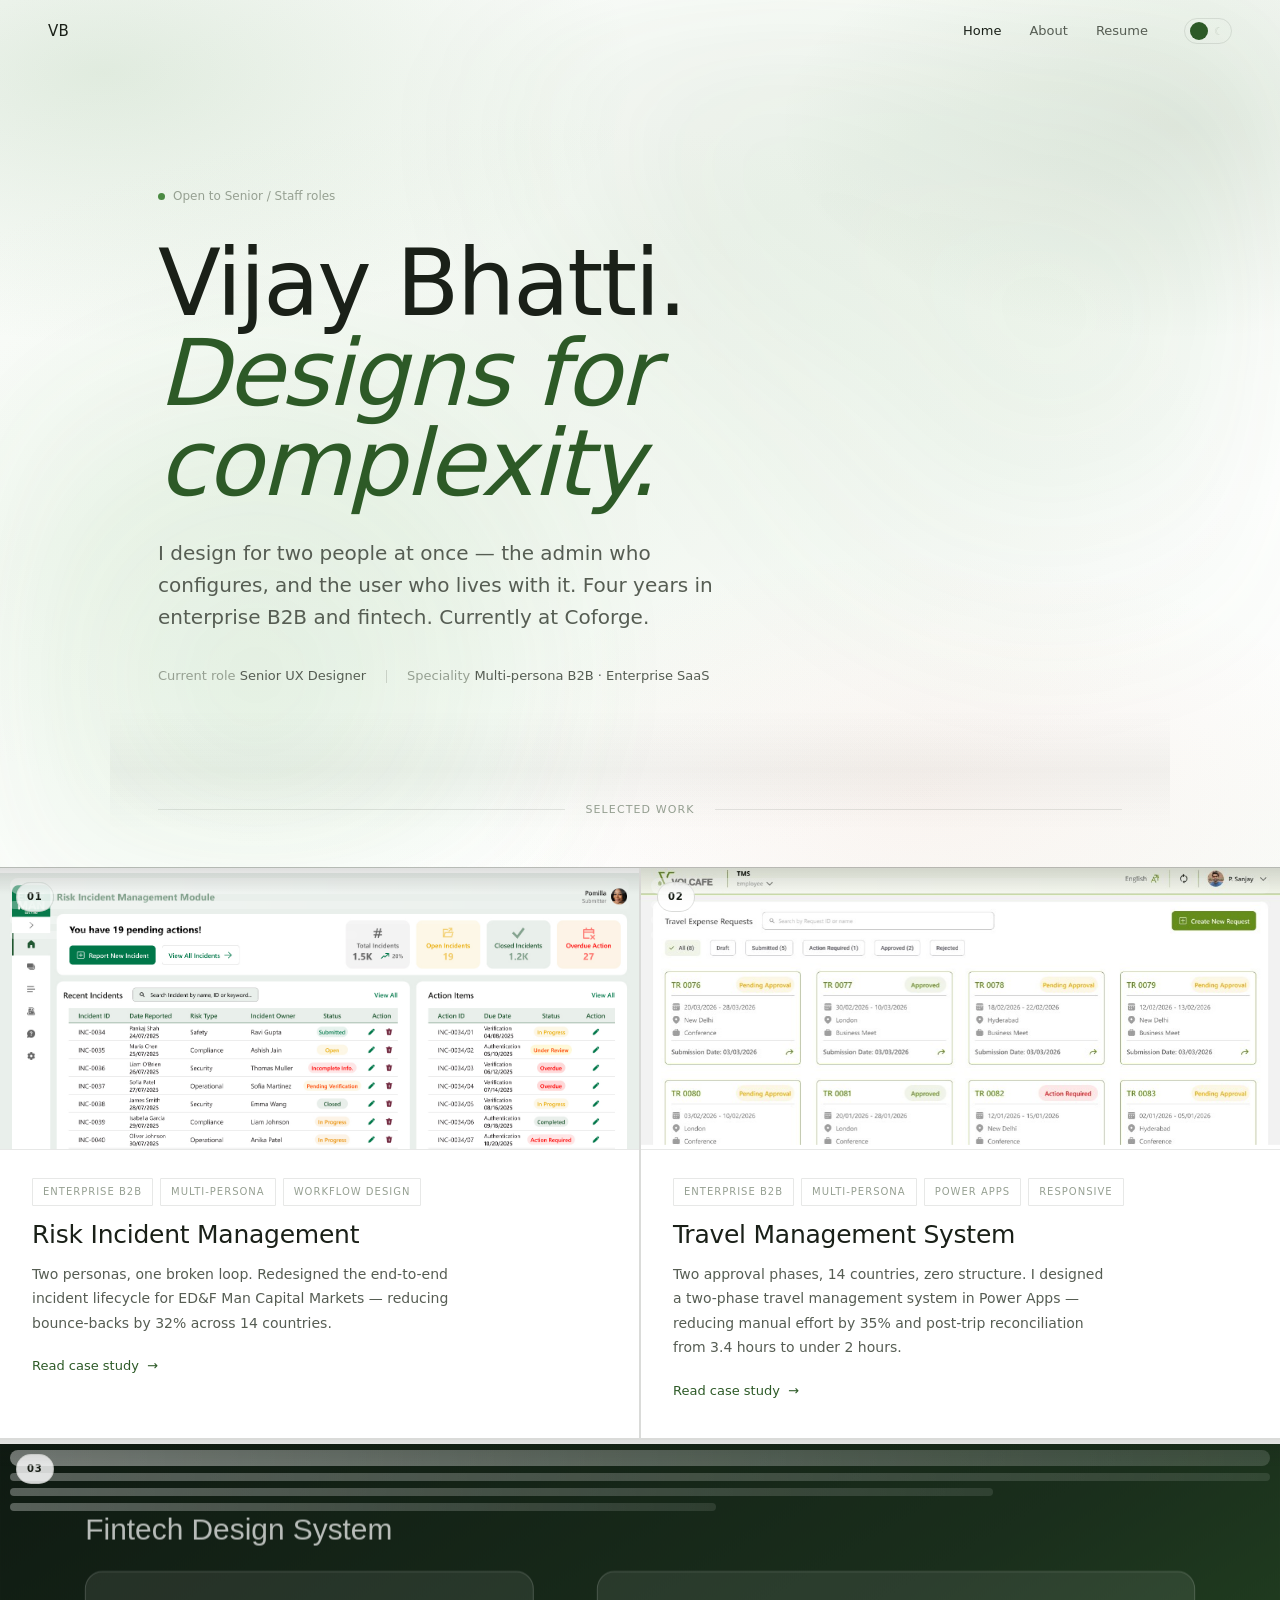
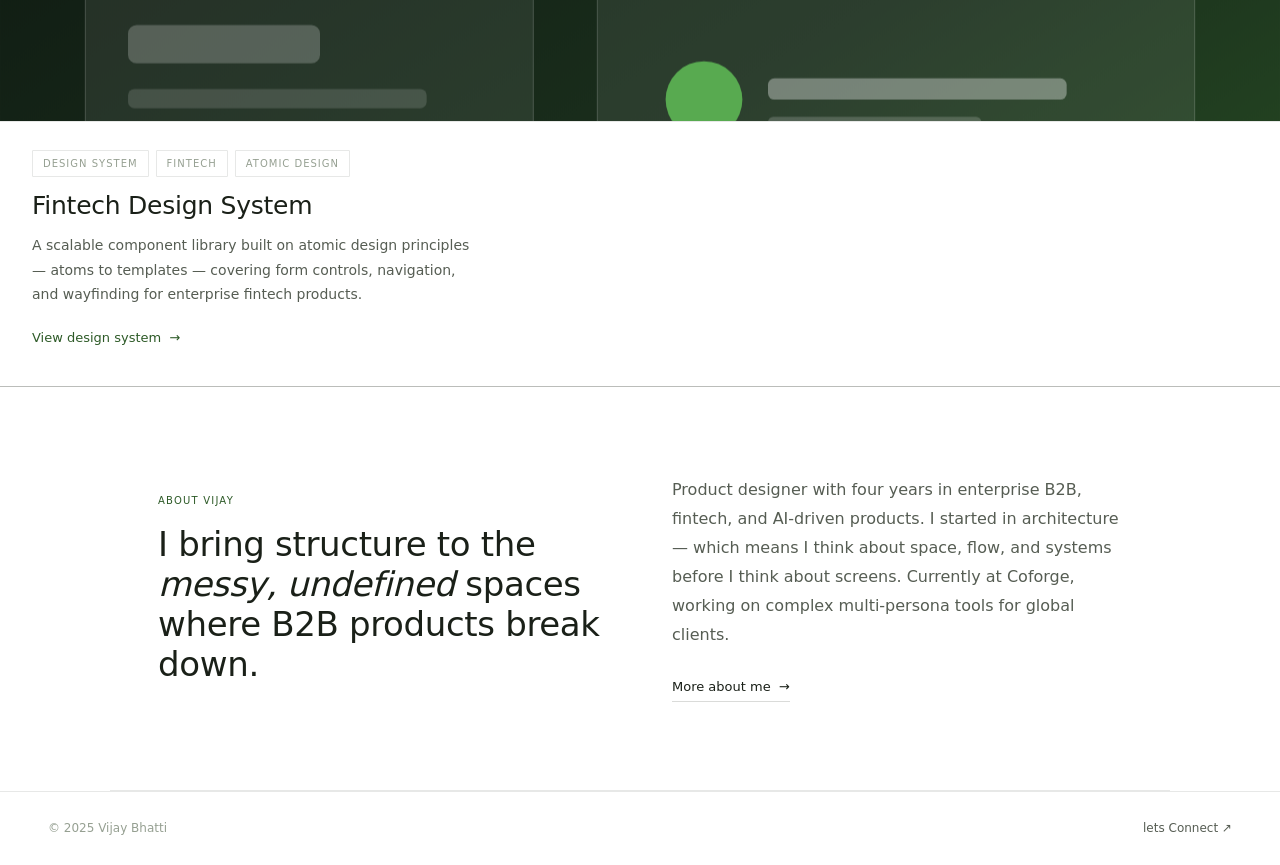
==== index.html @ 9096d584 "Make the Fintech Design System card full-width and easier to spot. Span the third work card across t" ====
<!DOCTYPE html>
<html lang="en">
<head>
<meta charset="UTF-8">
<meta name="viewport" content="width=device-width, initial-scale=1.0">
<title>Vijay Bhatti — Product Designer</title>
<style>
*,*::before,*::after{box-sizing:border-box;margin:0;padding:0}
:root{
  --bg:#FFFFFF;--bg-alt:#EEEAE2;--bg-dark:#151C13;
  --ink:#1A2018;--ink2:#565D53;--ink3:#96A092;
  --g:#2D5A27;--gl:#4A8A42;--gx:#E6F0E4;
  --w:#C4592A;--border:rgba(26,32,24,.10);--bm:rgba(26,32,24,.16);
  --serif:'Segoe UI',system-ui,sans-serif;
  --sans:'Segoe UI',system-ui,sans-serif;
  --wide:1060px;
}
html{scroll-behavior:smooth;min-height:100%}
body{position:relative;min-height:100vh;background:var(--bg);color:var(--ink);font-family:var(--sans);font-weight:300;font-size:17px;line-height:1.75;-webkit-font-smoothing:antialiased}
body::before,body::after{content:"";position:fixed;inset:0;pointer-events:none}
body::before{z-index:-2;background:radial-gradient(ellipse 72% 52% at 8% 8%,rgba(74,138,66,.16) 0%,transparent 58%),radial-gradient(ellipse 58% 44% at 92% 14%,rgba(45,90,39,.1) 0%,transparent 54%),radial-gradient(ellipse 64% 48% at 72% 88%,rgba(196,89,42,.06) 0%,transparent 56%),radial-gradient(ellipse 80% 60% at 40% 55%,rgba(230,240,228,.55) 0%,transparent 70%),linear-gradient(155deg,#fff 0%,#f6faf5 38%,#fff 72%,#f9fbf8 100%)}
body::after{z-index:-1;opacity:.78;filter:blur(52px);background:radial-gradient(circle at 20% 75%,rgba(88,170,80,.15) 0%,transparent 32%),radial-gradient(circle at 82% 35%,rgba(74,138,66,.11) 0%,transparent 36%),radial-gradient(circle at 55% 15%,rgba(45,90,39,.08) 0%,transparent 30%)}
[data-theme="dark"] body::before{background:radial-gradient(ellipse 70% 50% at 12% 12%,rgba(88,170,80,.26) 0%,transparent 58%),radial-gradient(ellipse 60% 42% at 88% 18%,rgba(45,90,39,.32) 0%,transparent 54%),radial-gradient(ellipse 55% 40% at 65% 92%,rgba(112,194,102,.15) 0%,transparent 56%),linear-gradient(165deg,#080d08 0%,#0D1410 45%,#0a100c 100%)}
[data-theme="dark"] body::after{opacity:.92;background:radial-gradient(circle at 18% 72%,rgba(88,170,80,.18) 0%,transparent 34%),radial-gradient(circle at 82% 48%,rgba(70,130,62,.14) 0%,transparent 38%),radial-gradient(circle at 48% 8%,rgba(112,194,102,.1) 0%,transparent 28%)}
#prog{position:fixed;top:0;left:0;right:0;z-index:200;height:2px;width:0;background:var(--g);transition:width .08s linear}
nav{position:fixed;top:0;left:0;right:0;z-index:100;display:flex;align-items:center;justify-content:space-between;padding:18px 48px;border-bottom:1px solid transparent;transition:background .3s,border-color .3s}
nav.sc{background:rgba(255,255,255,.82);backdrop-filter:blur(16px);border-color:var(--border)}
.nlogo{font-family:var(--serif);font-size:15px;color:var(--ink);text-decoration:none;letter-spacing:.02em}
.nr{display:flex;align-items:center;gap:28px}
.nl{font-size:13px;color:var(--ink2);text-decoration:none;transition:color .2s;font-weight:300}
.nl:hover{color:var(--ink)}
.nl.active{color:var(--ink);font-weight:500}
p{font-size:16px;line-height:1.82;color:var(--ink2);margin-bottom:16px}
p strong{color:var(--ink);font-weight:500}
p:last-child{margin-bottom:0}
footer{border-top:1px solid var(--border);padding:26px 48px;display:flex;justify-content:space-between;align-items:center}
.fc{font-size:12px;color:var(--ink3)}
.flinks{display:flex;gap:24px}
.fa{font-size:12px;color:var(--ink2);text-decoration:none;transition:color .2s}
.fa:hover{color:var(--ink)}
@keyframes fu{from{opacity:0;transform:translateY(14px)}to{opacity:1;transform:none}}
@media(max-width:720px){nav{padding:16px 20px}footer{padding:24px 20px;flex-direction:column;gap:12px;align-items:flex-start}}

/* ─── DARK MODE VARIABLES ─── */
[data-theme="dark"] {
  --bg:     #0D1410;
  --bg-alt: #131A11;
  --bg-dark:#070C07;
  --ink:    #D8E8D2;
  --ink2:   #7A9E74;
  --ink3:   #3E5C3A;
  --g:      #58AA50;
  --gl:     #70C266;
  --gx:     rgba(88,170,80,.13);
  --w:      #D87860;
  --border: rgba(188,228,180,.08);
  --bm:     rgba(188,228,180,.14);
}
[data-theme="dark"] body {
  color-scheme: dark;
}
/* Nav scrolled state in dark */
[data-theme="dark"] nav.sc {
  background: rgba(13,20,16,.93);
}
/* Cards / surface overrides */
[data-theme="dark"] .resume-card,
[data-theme="dark"] .wc,
[data-theme="dark"] .wc-body {
  background: var(--bg-alt);
}
[data-theme="dark"] .r-summary {
  background: rgba(88,170,80,.08);
}
/* White backgrounds that need overriding */
[data-theme="dark"] .r-body,
[data-theme="dark"] .mc,
[data-theme="dark"] .strat-card,
[data-theme="dark"] .sc2,
[data-theme="dark"] .pc,
[data-theme="dark"] .method,
[data-theme="dark"] .finding,
[data-theme="dark"] .tool-group,
[data-theme="dark"] .tg,
[data-theme="dark"] .ds-block,
[data-theme="dark"] .desk-card,
[data-theme="dark"] .metric,
[data-theme="dark"] .cert-item,
[data-theme="dark"] .beyond-card,
[data-theme="dark"] .tg,
[data-theme="dark"] .dec-kept,
[data-theme="dark"] .skill-tag,
[data-theme="dark"] .tg-t,
[data-theme="dark"] .screen-card,
[data-theme="dark"] .ta-step {
  background: var(--bg-alt);
}
[data-theme="dark"] .pc.a { background: rgba(88,170,80,.08); }
[data-theme="dark"] .p-card.admin,
[data-theme="dark"] .p-card.a { background: rgba(88,170,80,.08); }
[data-theme="dark"] .finding.w { background: rgba(196,89,42,.06); }
[data-theme="dark"] .arch-note { background: rgba(188,228,180,.05); }
[data-theme="dark"] .wf-card,
[data-theme="dark"] .wf { background: #111811; }
[data-theme="dark"] .wf-bar { background: #0D1510; }
[data-theme="dark"] .wf-field-input,
[data-theme="dark"] .wf-textarea { background: #0A1208; border-color: rgba(188,228,180,.18); }
[data-theme="dark"] .wf-stat,
[data-theme="dark"] .wf-notification { background: rgba(188,228,180,.05); border-color: rgba(188,228,180,.1); }
[data-theme="dark"] .wf-table { border-color: rgba(188,228,180,.1); }
[data-theme="dark"] .wf-thead,
[data-theme="dark"] .wf-sidebar-comments { background: rgba(88,170,80,.08); }
[data-theme="dark"] .wf-trow { border-color: rgba(188,228,180,.05); }
[data-theme="dark"] .wf-sub-steps { background: transparent; }
/* Dark section overrides — keep dark areas dark in dark mode */
[data-theme="dark"] .retro,
[data-theme="dark"] .beliefs-wrap,
[data-theme="dark"] .jm-wrap,
[data-theme="dark"] .r-header {
  background: var(--bg-dark);
}
/* Screen labels */
[data-theme="dark"] .desk-cap,
[data-theme="dark"] .mob-cap,
[data-theme="dark"] .screen-card-cap,
[data-theme="dark"] .ia-wrap,
[data-theme="dark"] .lofi-section,
[data-theme="dark"] .ds-wrap,
[data-theme="dark"] .about-strip {
  background: var(--bg-alt);
  border-color: var(--border);
}
/* Inputs on resume */
[data-theme="dark"] .resume-card { background: #0D1410; border-color: var(--bm); }
[data-theme="dark"] .cert-grid .cert-item { border-color: var(--border); }
/* Image full bleed sections */
[data-theme="dark"] .fb,
[data-theme="dark"] .image-full,
[data-theme="dark"] .cs-image-full { background: var(--bg-alt); }
/* Work cards on index */
[data-theme="dark"] .work-card,
[data-theme="dark"] .wc { background: var(--bg); }
[data-theme="dark"] .wc-ph { background: var(--bg-alt); }
[data-theme="dark"] .wc:hover { background: var(--bg-alt); }
/* Theme toggle button */
.theme-toggle {
  background: none;
  border: 1px solid var(--border);
  border-radius: 50px;
  cursor: pointer;
  display: flex;
  align-items: center;
  gap: 0;
  padding: 5px 10px;
  transition: border-color .2s, background .2s;
  margin-left: 4px;
  position: relative;
  width: 52px;
  height: 28px;
  flex-shrink: 0;
  overflow: hidden;
}
.theme-toggle:hover { border-color: var(--bm); background: var(--gx); }
.theme-toggle-track {
  position: absolute;
  inset: 0;
  display: flex;
  align-items: center;
  justify-content: space-between;
  padding: 0 7px;
}
.theme-toggle-thumb {
  position: absolute;
  width: 18px;
  height: 18px;
  border-radius: 50%;
  background: var(--g);
  top: 50%;
  transform: translateY(-50%);
  left: 5px;
  transition: left .25s cubic-bezier(.4,0,.2,1), background .2s;
}
[data-theme="dark"] .theme-toggle-thumb {
  left: 27px;
  background: var(--g);
}
.tt-sun, .tt-moon {
  font-size: 12px;
  line-height: 1;
  transition: opacity .2s;
}
.tt-sun  { opacity: 1; color: var(--ink3); }
.tt-moon { opacity: .4; color: var(--ink3); }
[data-theme="dark"] .tt-sun  { opacity: .4; }
[data-theme="dark"] .tt-moon { opacity: 1; }

/* ─── PHYSICS CURSOR BALL ─── */
#cursor-ball {
  position: fixed;
  top: 0; left: 0;
  width: 14px; height: 14px;
  border-radius: 50%;
  background: var(--g);
  opacity: .65;
  pointer-events: none;
  z-index: 9999;
  will-change: transform;
  box-shadow: 0 0 0 3px var(--gx);
  transition: opacity .3s, width .2s, height .2s, box-shadow .2s;
  display: none;
}
#cursor-ball.active { display: block; }
#cursor-ball.hovering {
  width: 28px; height: 28px;
  opacity: .25;
  box-shadow: 0 0 0 6px var(--gx);
}
@media (pointer: coarse) { #cursor-ball { display: none !important; } }

/* ─── DARK THEME VARIABLES ─── */
[data-theme="dark"]{
  --bg:#0D1410;--bg-alt:#131A11;--bg-dark:#070C07;
  --ink:#D8E8D2;--ink2:#7A9E74;--ink3:#3E5C3A;
  --g:#58AA50;--gl:#70C266;--gx:rgba(88,170,80,.13);
  --w:#D87860;--border:rgba(188,228,180,.08);--bm:rgba(188,228,180,.14);
}
[data-theme="dark"] body{color-scheme:dark}
[data-theme="dark"] nav.sc{background:rgba(13,20,16,.94)}
[data-theme="dark"] .mc,[data-theme="dark"] .sc2,[data-theme="dark"] .pc,
[data-theme="dark"] .pc.b,[data-theme="dark"] .method,[data-theme="dark"] .finding,
[data-theme="dark"] .tg,[data-theme="dark"] .ds-block,[data-theme="dark"] .desk-card,
[data-theme="dark"] .metric,[data-theme="dark"] .cert-item,[data-theme="dark"] .beyond-card,
[data-theme="dark"] .dec-kept,[data-theme="dark"] .skill-tag,[data-theme="dark"] .tg-t,
[data-theme="dark"] .screen-card,[data-theme="dark"] .ta-step,
[data-theme="dark"] .tool-group,[data-theme="dark"] .strat-card,
[data-theme="dark"] .cert-list .cert-item,[data-theme="dark"] .exp-item,
[data-theme="dark"] .arch-note,[data-theme="dark"] .killed-item{background:var(--bg-alt)}
[data-theme="dark"] .pc.a,[data-theme="dark"] .p-card.admin,
[data-theme="dark"] .p-card.a{background:rgba(88,170,80,.08)}
[data-theme="dark"] .finding.w,[data-theme="dark"] .finding.warn{background:rgba(196,89,42,.06)}
[data-theme="dark"] .work-card,[data-theme="dark"] .wc{background:var(--bg)}
[data-theme="dark"] .wc:hover,[data-theme="dark"] .wc-ph{background:var(--bg-alt)}
[data-theme="dark"] .wc-body{background:transparent}
[data-theme="dark"] .retro,[data-theme="dark"] .beliefs-wrap,
[data-theme="dark"] .jm-wrap,[data-theme="dark"] .r-header{background:var(--bg-dark)}
[data-theme="dark"] .ia-wrap,[data-theme="dark"] .lofi-section,
[data-theme="dark"] .ds-wrap,[data-theme="dark"] .about-strip,
[data-theme="dark"] .tf-wrap{background:var(--bg-alt)}
[data-theme="dark"] .desk-cap,[data-theme="dark"] .mob-cap,
[data-theme="dark"] .screen-card-cap{background:var(--bg-alt);border-color:var(--border)}
[data-theme="dark"] .resume-card{background:#0D1410;border-color:var(--bm)}
[data-theme="dark"] .r-summary{background:rgba(88,170,80,.08)}
[data-theme="dark"] .wf,[data-theme="dark"] .wc-card{background:#111811}
[data-theme="dark"] .wf-bar{background:#0D1510}
[data-theme="dark"] .wf-thead,[data-theme="dark"] .wf-sidebar-comments{background:rgba(88,170,80,.08)}
/* theme toggle */
.theme-toggle{
  background:none;border:1px solid var(--border);border-radius:50px;
  cursor:pointer;padding:0;margin-left:8px;
  position:relative;width:48px;height:26px;flex-shrink:0;
  transition:border-color .2s,background .2s;overflow:hidden;
}
.theme-toggle:hover{border-color:var(--bm);background:var(--gx)}
.tt-track{
  position:absolute;inset:0;display:flex;
  align-items:center;justify-content:space-between;padding:0 6px;
}
.tt-sun,.tt-moon{font-size:11px;line-height:1;transition:opacity .2s;user-select:none}
.tt-sun{color:#C4960A;opacity:1}
.tt-moon{color:var(--ink3);opacity:.35}
[data-theme="dark"] .tt-sun{opacity:.35}
[data-theme="dark"] .tt-moon{opacity:1;color:#9AC0E0}
.tt-thumb{
  position:absolute;width:18px;height:18px;border-radius:50%;
  background:var(--g);top:50%;transform:translateY(-50%);
  left:4px;transition:left .25s cubic-bezier(.4,0,.2,1),background .2s;
}
[data-theme="dark"] .tt-thumb{left:26px}
/* cursor ball */
#vb-ball{
  position:fixed;top:0;left:0;width:13px;height:13px;border-radius:50%;
  background:var(--g);opacity:.6;pointer-events:none;z-index:9999;
  will-change:transform;box-shadow:0 0 0 3px var(--gx);
  transition:opacity .4s,width .18s,height .18s,box-shadow .18s;
  display:none;
}
#vb-ball.on{display:block}
#vb-ball.big{width:26px;height:26px;opacity:.22;box-shadow:0 0 0 7px var(--gx)}
@media(pointer:coarse){#vb-ball{display:none!important}}
</style>
<style>
.hero{padding:180px 48px 112px;max-width:var(--wide);margin:0 auto;position:relative;z-index:2}
.h-avail{display:inline-flex;align-items:center;gap:8px;font-size:12px;color:var(--ink3);margin-bottom:32px}
.h-dot{width:7px;height:7px;border-radius:50%;background:var(--gl)}
.h-name{font-family:var(--serif);font-size:clamp(44px,7.5vw,92px);font-weight:400;line-height:.98;letter-spacing:-.025em;color:var(--ink);margin-bottom:0}
.h-name em{font-style:italic;color:var(--g)}
.h-tagline{font-size:clamp(16px,1.8vw,20px);font-weight:300;color:var(--ink2);line-height:1.6;margin-top:28px;max-width:580px}
.h-sig{display:flex;align-items:center;gap:20px;margin-top:32px;flex-wrap:wrap}
.h-si{font-size:13px;color:var(--ink3)}
.h-si span{color:var(--ink2)}
.h-sep{width:1px;height:13px;background:var(--bm)}
.div-label{display:flex;align-items:center;gap:20px;padding:0 48px;max-width:var(--wide);margin:0 auto 48px}
.dl-line{flex:1;height:1px;background:var(--border)}
.dl-text{font-size:11px;font-weight:500;letter-spacing:.1em;text-transform:uppercase;color:var(--ink3)}
.work-grid{display:grid;grid-template-columns:1fr 1fr;gap:2px;background:var(--bm);border-top:1px solid var(--bm);border-bottom:1px solid var(--bm);perspective:1200px;position:relative;z-index:3}.work-grid .wc:nth-child(3){grid-column:1/-1}.work-grid .wc{opacity:1;visibility:visible}
.wc{background:var(--bg);text-decoration:none;display:flex;flex-direction:column;overflow:hidden;transition:background .2s,transform .35s ease,box-shadow .35s ease;transform-style:preserve-3d;position:relative}
.wc::after{content:"";position:absolute;inset:0;background:radial-gradient(120% 80% at 10% 0%,rgba(88,170,80,.12),transparent 55%);opacity:0;transition:opacity .35s ease;pointer-events:none}
.wc:hover{background:var(--bg-alt);transform:translateY(-8px) rotateX(2deg) rotateY(-1.5deg);box-shadow:0 20px 42px rgba(26,32,24,.12)}
.wc:hover::after{opacity:1}
.wc-thumb{overflow:hidden;border-bottom:1px solid var(--border);height:clamp(200px,22vw,310px);position:relative}
.wc-thumb img{width:100%;height:100%;object-fit:cover;object-position:top;transition:transform .9s ease,filter .5s ease;display:block;will-change:transform}
.wc:hover .wc-thumb img{transform:scale(1.045)}
.wc-n{font-size:10px;font-weight:600;letter-spacing:.08em;color:var(--ink);position:absolute;top:14px;left:16px;background:rgba(255,255,255,.82);backdrop-filter:blur(8px);padding:5px 10px;border-radius:999px;border:1px solid rgba(26,32,24,.16)}
.wc-body{padding:28px 32px 36px;flex:1}
.wc-tags{display:flex;gap:7px;flex-wrap:wrap;margin-bottom:14px}
.wc-tag{font-size:10px;font-weight:500;letter-spacing:.1em;text-transform:uppercase;color:var(--ink3);padding:4px 10px;border:1px solid var(--border);border-radius:1px}
.wc-title{font-family:var(--serif);font-size:clamp(19px,2.2vw,25px);font-weight:400;line-height:1.2;color:var(--ink);margin-bottom:12px;letter-spacing:-.01em}
.wc-desc{font-size:14px;line-height:1.75;color:var(--ink2);max-width:440px;margin-bottom:0}
.wc-cta{display:flex;align-items:center;gap:8px;margin-top:20px;font-size:13px;font-weight:500;color:var(--g);transition:gap .2s}
.wc:hover .wc-cta{gap:13px}
.wc-live .wc-thumb::before{content:"";position:absolute;inset:-20% -10%;background:linear-gradient(120deg,transparent 38%,rgba(255,255,255,.22) 50%,transparent 62%);transform:translateX(-120%);animation:liveSweep 5.6s linear infinite;pointer-events:none;mix-blend-mode:screen}
.wc-live .wc-thumb::after{content:"";position:absolute;left:0;right:0;top:0;height:26px;background:linear-gradient(180deg,rgba(26,32,24,.14),transparent);pointer-events:none}
@keyframes liveSweep{0%{transform:translateX(-120%)}100%{transform:translateX(120%)}}
.wc-proto-overlay{position:absolute;inset:10px 10px auto 10px;display:flex;flex-direction:column;gap:7px;pointer-events:none;mix-blend-mode:screen}
.wc-proto-top{height:16px;border-radius:999px;background:linear-gradient(90deg,rgba(255,255,255,.42),rgba(255,255,255,.15));animation:protoPulse 2.6s ease-in-out infinite}
.wc-proto-row{height:8px;border-radius:999px;background:linear-gradient(90deg,rgba(255,255,255,.3),rgba(255,255,255,.1));transform-origin:left center;animation:protoScan 3.3s ease-in-out infinite}
.wc-proto-row.r2{width:78%;animation-delay:.22s}
.wc-proto-row.r3{width:56%;animation-delay:.45s}
@keyframes protoPulse{0%,100%{opacity:.72}50%{opacity:.34}}
@keyframes protoScan{0%,100%{transform:scaleX(.94);opacity:.4}50%{transform:scaleX(1);opacity:.82}}
.selected-work-hook{position:relative}
.selected-work-hook::before{content:"";position:absolute;left:0;right:0;top:-90px;height:120px;background:linear-gradient(180deg,transparent,rgba(26,32,24,.04),transparent);pointer-events:none}
.wc-ph{background:var(--bg-alt);cursor:default}
.about-strip{max-width:var(--wide);margin:0 auto;padding:88px 48px;display:grid;grid-template-columns:1fr 1fr;gap:64px;align-items:center;border-bottom:1px solid var(--border)}
.as-ey{font-size:10px;font-weight:500;letter-spacing:.12em;text-transform:uppercase;color:var(--g);margin-bottom:14px}
.as-h{font-family:var(--serif);font-size:clamp(24px,3vw,34px);font-weight:400;line-height:1.18;letter-spacing:-.01em;color:var(--ink)}
.as-h em{font-style:italic}
.as-p{font-size:16px;line-height:1.82;color:var(--ink2);margin-bottom:22px}
.as-link{display:inline-flex;align-items:center;gap:8px;font-size:13px;font-weight:500;color:var(--ink);text-decoration:none;border-bottom:1px solid var(--bm);padding-bottom:2px;transition:border-color .2s,gap .2s}
.as-link:hover{border-color:var(--ink);gap:12px}
[data-theme="dark"] .wc::after{background:radial-gradient(120% 80% at 10% 0%,rgba(112,194,102,.13),transparent 55%)}
@media(max-width:720px){
  .hero{padding:140px 20px 80px}
  .div-label{padding:0 20px}
  .work-grid{grid-template-columns:1fr}
  .about-strip{padding:56px 20px;grid-template-columns:1fr;gap:32px}
}
</style>
</head>
<body>
<div id="prog"></div>

<nav id="nav">
  <a href="index.html" class="nlogo">VB</a>
  <div class="nr">
    <a href="index.html" class="nl active">Home</a>
    <a href="about.html" class="nl">About</a>
    <a href="resume.html" class="nl">Resume</a>
  <button class="theme-toggle" id="theme-toggle" aria-label="Toggle dark mode" onclick="toggleTheme()">
    <div class="theme-toggle-track">
      <span class="tt-sun">☀</span>
      <span class="tt-moon">☾</span>
    </div>
    <div class="theme-toggle-thumb"></div>
  </button>
  </div>
</nav>

<section class="hero" id="hero-loop">
  <div class="h-avail"><div class="h-dot"></div>Open to Senior / Staff roles</div>
  <h1 class="h-name">Vijay Bhatti.<br><em>Designs for complexity.</em></h1>
  <p class="h-tagline">I design for two people at once — the admin who configures, and the user who lives with it. Four years in enterprise B2B and fintech. Currently at Coforge.</p>
  <div class="h-sig">
    <div class="h-si">Current role <span>Senior UX Designer</span></div>
    <div class="h-sep"></div>
    <div class="h-si">Speciality <span>Multi-persona B2B · Enterprise SaaS</span></div>
  </div>
</section>

<div class="div-label selected-work-hook" id="selected-work">
  <div class="dl-line"></div><div class="dl-text">Selected work</div><div class="dl-line"></div>
</div>

<div class="work-grid" id="work-grid">
  <a href="edm-case-study-final.html" class="wc wc-live">
    <div class="wc-thumb">
      <img src="[data-uri]" alt="ED&F Man Risk Incident Management">
      <div class="wc-n">01</div>
      <div class="wc-proto-overlay">
        <div class="wc-proto-top"></div>
        <div class="wc-proto-row"></div>
        <div class="wc-proto-row r2"></div>
        <div class="wc-proto-row r3"></div>
      </div>
    </div>
    <div class="wc-body">
      <div class="wc-tags">
        <span class="wc-tag">Enterprise B2B</span>
        <span class="wc-tag">Multi-persona</span>
        <span class="wc-tag">Workflow design</span>
      </div>
      <div class="wc-title">Risk Incident Management</div>
      <p class="wc-desc">Two personas, one broken loop. Redesigned the end-to-end incident lifecycle for ED&F Man Capital Markets — reducing bounce-backs by 32% across 14 countries.</p>
      <div class="wc-cta">Read case study <span>→</span></div>
    </div>
  </a>

  <a href="tms-case-study.html" class="wc wc-live">
    <div class="wc-thumb">
      <img src="[data-uri]" alt="Volcafe Travel Management System">
      <div class="wc-n">02</div>
      <div class="wc-proto-overlay">
        <div class="wc-proto-top"></div>
        <div class="wc-proto-row"></div>
        <div class="wc-proto-row r2"></div>
        <div class="wc-proto-row r3"></div>
      </div>
    </div>
    <div class="wc-body">
      <div class="wc-tags">
        <span class="wc-tag">Enterprise B2B</span>
        <span class="wc-tag">Multi-persona</span>
        <span class="wc-tag">Power Apps</span>
        <span class="wc-tag">Responsive</span>
      </div>
      <div class="wc-title">Travel Management System</div>
      <p class="wc-desc">Two approval phases, 14 countries, zero structure. I designed a two-phase travel management system in Power Apps — reducing manual effort by 35% and post-trip reconciliation from 3.4 hours to under 2 hours.</p>
      <div class="wc-cta">Read case study <span>→</span></div>
    </div>
  </a>
  <a href="fds-design.html" class="wc wc-live" id="project-fds">
    <div class="wc-thumb">
      <img src="[data-uri]" alt="Fintech Design System">
      <div class="wc-n">03</div>
      <div class="wc-proto-overlay">
        <div class="wc-proto-top"></div>
        <div class="wc-proto-row"></div>
        <div class="wc-proto-row r2"></div>
        <div class="wc-proto-row r3"></div>
      </div>
    </div>
    <div class="wc-body">
      <div class="wc-tags">
        <span class="wc-tag">Design System</span>
        <span class="wc-tag">Fintech</span>
        <span class="wc-tag">Atomic Design</span>
      </div>
      <div class="wc-title">Fintech Design System</div>
      <p class="wc-desc">A scalable component library built on atomic design principles — atoms to templates — covering form controls, navigation, and wayfinding for enterprise fintech products.</p>
      <div class="wc-cta">View design system <span>→</span></div>
    </div>
  </a>
</div>

<div class="about-strip">
  <div>
    <div class="as-ey">About Vijay</div>
    <h2 class="as-h">I bring structure to the <em>messy, undefined</em> spaces where B2B products break down.</h2>
  </div>
  <div>
    <p class="as-p">Product designer with four years in enterprise B2B, fintech, and AI-driven products. I started in architecture — which means I think about space, flow, and systems before I think about screens. Currently at Coforge, working on complex multi-persona tools for global clients.</p>
    <a href="about.html" class="as-link">More about me <span>→</span></a>
  </div>
</div>

<footer>
  <span class="fc">© 2025 Vijay Bhatti</span>
  <div class="flinks">
    <a href="mailto:vijaybhatti1992@gmail.com" class="fa">lets Connect ↗</a>
  </div>
</footer>
<script src="https://cdn.jsdelivr.net/npm/gsap@3.12.5/dist/gsap.min.js"></script>
<script>
const p=document.getElementById("prog"),n=document.getElementById("nav");
window.addEventListener("scroll",()=>{
  const s=window.scrollY,t=document.body.scrollHeight-window.innerHeight;
  p.style.width=Math.min(100,s/t*100)+"%";
  n.classList.toggle("sc",s>40);
});
</script>

<div id="vb-ball"></div>
<script>
/* theme */
(function(){var t=sessionStorage.getItem('vbt')||'light';if(t==='dark')document.documentElement.setAttribute('data-theme','dark');})();
function toggleTheme(){var d=document.documentElement.getAttribute('data-theme')==='dark';if(d){document.documentElement.removeAttribute('data-theme');sessionStorage.setItem('vbt','light');}else{document.documentElement.setAttribute('data-theme','dark');sessionStorage.setItem('vbt','dark');}}

/* Updated TMS dashboard thumbnail on home card */
(function(){
  var tmsThumb=document.querySelector('.work-grid .wc:nth-child(2) .wc-thumb img');
  if(tmsThumb){
    tmsThumb.src='assets/images/tms-employee-dashboard.png';
  }
})();

/* Micro movement on wireframe tiles */
(function(){
  if(window.matchMedia('(prefers-reduced-motion: reduce)').matches) return;
  var thumbs=document.querySelectorAll('.wc-live .wc-thumb img');
  thumbs.forEach(function(img,idx){
    var dist=idx%2===0?6:-6;
    var d=5.6 + idx*0.7;
    if(window.gsap){
      gsap.to(img,{
        yPercent:dist,
        duration:d,
        yoyo:true,
        repeat:-1,
        ease:'sine.inOut'
      });
    }
  });
})();
/* physics ball */
(function(){
  if(window.matchMedia('(pointer:coarse)').matches)return;
  var b=document.getElementById('vb-ball');
  if(!b)return;
  b.classList.add('on');
  var bx=-30,by=-30,vx=0,vy=0,mx=-30,my=-30;
  var SP=0.13,DM=0.76,SZ=6.5;
  window.addEventListener('mousemove',function(e){mx=e.clientX;my=e.clientY;});
  document.addEventListener('mouseover',function(e){if(e.target&&e.target.closest&&e.target.closest('a,button,[onclick],.wc,.work-card'))b.classList.add('big');});
  document.addEventListener('mouseout',function(e){if(e.target&&e.target.closest&&e.target.closest('a,button,[onclick],.wc,.work-card'))b.classList.remove('big');});
  window.addEventListener('mouseleave',function(){b.style.opacity='0';});
  window.addEventListener('mouseenter',function(){b.style.opacity='';});
  function tick(){
    var dx=mx-bx,dy=my-by;
    vx=(vx+dx*SP)*DM; vy=(vy+dy*SP)*DM;
    bx+=vx; by+=vy;
    b.style.transform='translate('+(bx-SZ)+'px,'+(by-SZ)+'px)';
    requestAnimationFrame(tick);
  }
  tick();
})();
</script>
</body>
</html>
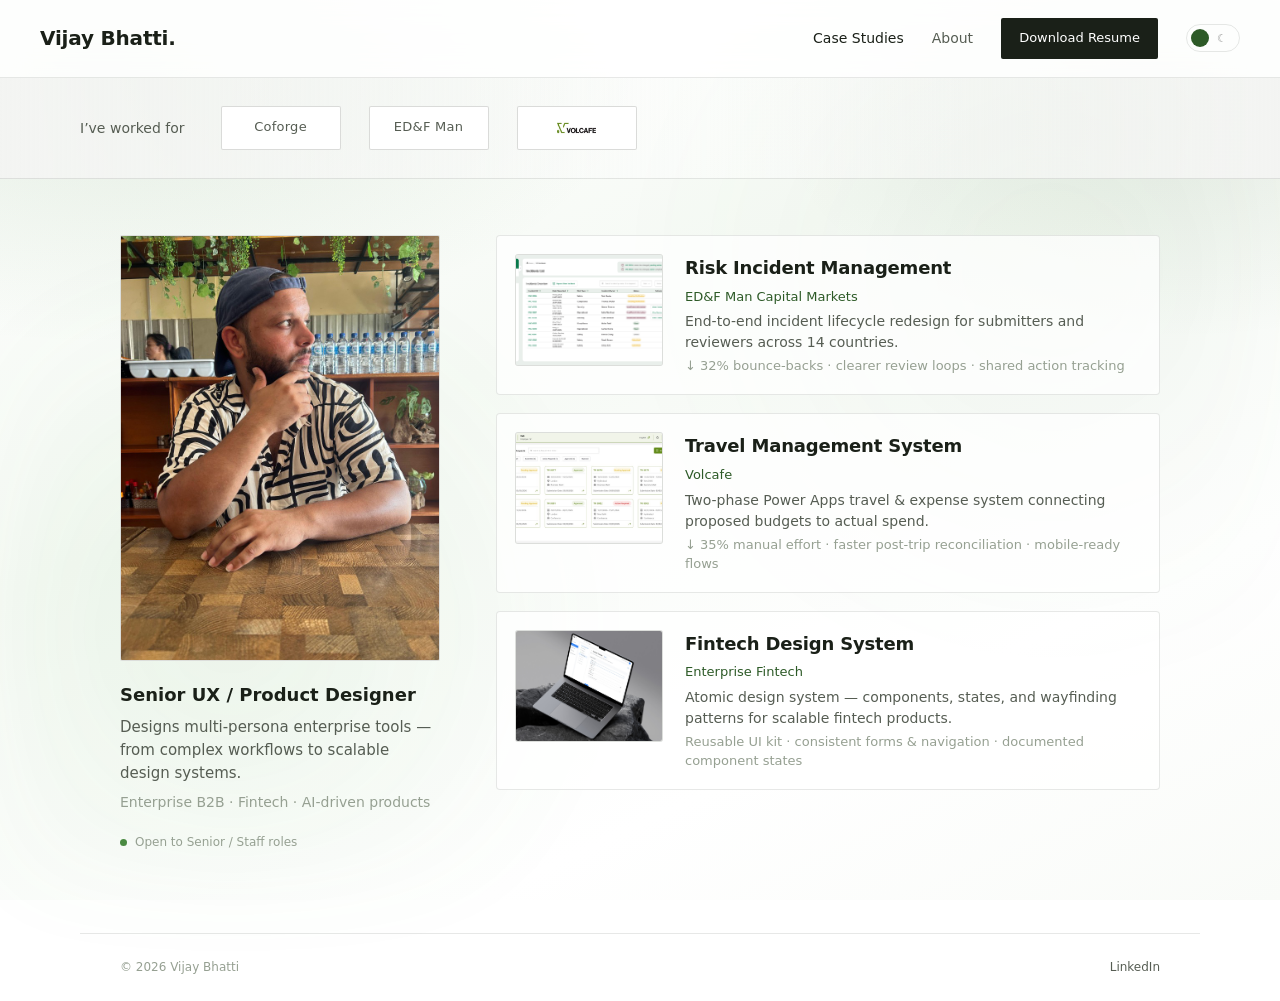
==== commit e018ee56: "Restructure landing page to wireframe and wire FDS icons. Rebuild the home layout around the provide" ====
--- a/index.html
+++ b/index.html
@@ -7,532 +7,189 @@
 <style>
 *,*::before,*::after{box-sizing:border-box;margin:0;padding:0}
 :root{
-  --bg:#FFFFFF;--bg-alt:#EEEAE2;--bg-dark:#151C13;
+  --bg:#FFFFFF;--bg-alt:#F3F4F2;--bg-dark:#151C13;
   --ink:#1A2018;--ink2:#565D53;--ink3:#96A092;
   --g:#2D5A27;--gl:#4A8A42;--gx:#E6F0E4;
   --w:#C4592A;--border:rgba(26,32,24,.10);--bm:rgba(26,32,24,.16);
   --serif:'Segoe UI',system-ui,sans-serif;
   --sans:'Segoe UI',system-ui,sans-serif;
-  --wide:1060px;
+  --wide:1120px;
 }
 html{scroll-behavior:smooth;min-height:100%}
-body{position:relative;min-height:100vh;background:var(--bg);color:var(--ink);font-family:var(--sans);font-weight:300;font-size:17px;line-height:1.75;-webkit-font-smoothing:antialiased}
+body{position:relative;min-height:100vh;background:var(--bg);color:var(--ink);font-family:var(--sans);font-weight:400;font-size:16px;line-height:1.6;-webkit-font-smoothing:antialiased}
 body::before,body::after{content:"";position:fixed;inset:0;pointer-events:none}
-body::before{z-index:-2;background:radial-gradient(ellipse 72% 52% at 8% 8%,rgba(74,138,66,.16) 0%,transparent 58%),radial-gradient(ellipse 58% 44% at 92% 14%,rgba(45,90,39,.1) 0%,transparent 54%),radial-gradient(ellipse 64% 48% at 72% 88%,rgba(196,89,42,.06) 0%,transparent 56%),radial-gradient(ellipse 80% 60% at 40% 55%,rgba(230,240,228,.55) 0%,transparent 70%),linear-gradient(155deg,#fff 0%,#f6faf5 38%,#fff 72%,#f9fbf8 100%)}
-body::after{z-index:-1;opacity:.78;filter:blur(52px);background:radial-gradient(circle at 20% 75%,rgba(88,170,80,.15) 0%,transparent 32%),radial-gradient(circle at 82% 35%,rgba(74,138,66,.11) 0%,transparent 36%),radial-gradient(circle at 55% 15%,rgba(45,90,39,.08) 0%,transparent 30%)}
-[data-theme="dark"] body::before{background:radial-gradient(ellipse 70% 50% at 12% 12%,rgba(88,170,80,.26) 0%,transparent 58%),radial-gradient(ellipse 60% 42% at 88% 18%,rgba(45,90,39,.32) 0%,transparent 54%),radial-gradient(ellipse 55% 40% at 65% 92%,rgba(112,194,102,.15) 0%,transparent 56%),linear-gradient(165deg,#080d08 0%,#0D1410 45%,#0a100c 100%)}
-[data-theme="dark"] body::after{opacity:.92;background:radial-gradient(circle at 18% 72%,rgba(88,170,80,.18) 0%,transparent 34%),radial-gradient(circle at 82% 48%,rgba(70,130,62,.14) 0%,transparent 38%),radial-gradient(circle at 48% 8%,rgba(112,194,102,.1) 0%,transparent 28%)}
-#prog{position:fixed;top:0;left:0;right:0;z-index:200;height:2px;width:0;background:var(--g);transition:width .08s linear}
-nav{position:fixed;top:0;left:0;right:0;z-index:100;display:flex;align-items:center;justify-content:space-between;padding:18px 48px;border-bottom:1px solid transparent;transition:background .3s,border-color .3s}
-nav.sc{background:rgba(255,255,255,.82);backdrop-filter:blur(16px);border-color:var(--border)}
-.nlogo{font-family:var(--serif);font-size:15px;color:var(--ink);text-decoration:none;letter-spacing:.02em}
-.nr{display:flex;align-items:center;gap:28px}
-.nl{font-size:13px;color:var(--ink2);text-decoration:none;transition:color .2s;font-weight:300}
-.nl:hover{color:var(--ink)}
-.nl.active{color:var(--ink);font-weight:500}
-p{font-size:16px;line-height:1.82;color:var(--ink2);margin-bottom:16px}
-p strong{color:var(--ink);font-weight:500}
-p:last-child{margin-bottom:0}
-footer{border-top:1px solid var(--border);padding:26px 48px;display:flex;justify-content:space-between;align-items:center}
-.fc{font-size:12px;color:var(--ink3)}
-.flinks{display:flex;gap:24px}
-.fa{font-size:12px;color:var(--ink2);text-decoration:none;transition:color .2s}
-.fa:hover{color:var(--ink)}
-@keyframes fu{from{opacity:0;transform:translateY(14px)}to{opacity:1;transform:none}}
-@media(max-width:720px){nav{padding:16px 20px}footer{padding:24px 20px;flex-direction:column;gap:12px;align-items:flex-start}}
+body::before{z-index:-2;background:radial-gradient(ellipse 72% 52% at 8% 8%,rgba(74,138,66,.14) 0%,transparent 58%),radial-gradient(ellipse 58% 44% at 92% 14%,rgba(45,90,39,.08) 0%,transparent 54%),linear-gradient(155deg,#fff 0%,#f6faf5 40%,#fff 75%,#f9fbf8 100%)}
+body::after{z-index:-1;opacity:.7;filter:blur(48px);background:radial-gradient(circle at 18% 70%,rgba(88,170,80,.12) 0%,transparent 32%),radial-gradient(circle at 82% 30%,rgba(74,138,66,.08) 0%,transparent 36%)}
 
-/* ─── DARK MODE VARIABLES ─── */
-[data-theme="dark"] {
-  --bg:     #0D1410;
-  --bg-alt: #131A11;
-  --bg-dark:#070C07;
-  --ink:    #D8E8D2;
-  --ink2:   #7A9E74;
-  --ink3:   #3E5C3A;
-  --g:      #58AA50;
-  --gl:     #70C266;
-  --gx:     rgba(88,170,80,.13);
-  --w:      #D87860;
-  --border: rgba(188,228,180,.08);
-  --bm:     rgba(188,228,180,.14);
-}
-[data-theme="dark"] body {
-  color-scheme: dark;
-}
-/* Nav scrolled state in dark */
-[data-theme="dark"] nav.sc {
-  background: rgba(13,20,16,.93);
-}
-/* Cards / surface overrides */
-[data-theme="dark"] .resume-card,
-[data-theme="dark"] .wc,
-[data-theme="dark"] .wc-body {
-  background: var(--bg-alt);
-}
-[data-theme="dark"] .r-summary {
-  background: rgba(88,170,80,.08);
-}
-/* White backgrounds that need overriding */
-[data-theme="dark"] .r-body,
-[data-theme="dark"] .mc,
-[data-theme="dark"] .strat-card,
-[data-theme="dark"] .sc2,
-[data-theme="dark"] .pc,
-[data-theme="dark"] .method,
-[data-theme="dark"] .finding,
-[data-theme="dark"] .tool-group,
-[data-theme="dark"] .tg,
-[data-theme="dark"] .ds-block,
-[data-theme="dark"] .desk-card,
-[data-theme="dark"] .metric,
-[data-theme="dark"] .cert-item,
-[data-theme="dark"] .beyond-card,
-[data-theme="dark"] .tg,
-[data-theme="dark"] .dec-kept,
-[data-theme="dark"] .skill-tag,
-[data-theme="dark"] .tg-t,
-[data-theme="dark"] .screen-card,
-[data-theme="dark"] .ta-step {
-  background: var(--bg-alt);
-}
-[data-theme="dark"] .pc.a { background: rgba(88,170,80,.08); }
-[data-theme="dark"] .p-card.admin,
-[data-theme="dark"] .p-card.a { background: rgba(88,170,80,.08); }
-[data-theme="dark"] .finding.w { background: rgba(196,89,42,.06); }
-[data-theme="dark"] .arch-note { background: rgba(188,228,180,.05); }
-[data-theme="dark"] .wf-card,
-[data-theme="dark"] .wf { background: #111811; }
-[data-theme="dark"] .wf-bar { background: #0D1510; }
-[data-theme="dark"] .wf-field-input,
-[data-theme="dark"] .wf-textarea { background: #0A1208; border-color: rgba(188,228,180,.18); }
-[data-theme="dark"] .wf-stat,
-[data-theme="dark"] .wf-notification { background: rgba(188,228,180,.05); border-color: rgba(188,228,180,.1); }
-[data-theme="dark"] .wf-table { border-color: rgba(188,228,180,.1); }
-[data-theme="dark"] .wf-thead,
-[data-theme="dark"] .wf-sidebar-comments { background: rgba(88,170,80,.08); }
-[data-theme="dark"] .wf-trow { border-color: rgba(188,228,180,.05); }
-[data-theme="dark"] .wf-sub-steps { background: transparent; }
-/* Dark section overrides — keep dark areas dark in dark mode */
-[data-theme="dark"] .retro,
-[data-theme="dark"] .beliefs-wrap,
-[data-theme="dark"] .jm-wrap,
-[data-theme="dark"] .r-header {
-  background: var(--bg-dark);
-}
-/* Screen labels */
-[data-theme="dark"] .desk-cap,
-[data-theme="dark"] .mob-cap,
-[data-theme="dark"] .screen-card-cap,
-[data-theme="dark"] .ia-wrap,
-[data-theme="dark"] .lofi-section,
-[data-theme="dark"] .ds-wrap,
-[data-theme="dark"] .about-strip {
-  background: var(--bg-alt);
-  border-color: var(--border);
-}
-/* Inputs on resume */
-[data-theme="dark"] .resume-card { background: #0D1410; border-color: var(--bm); }
-[data-theme="dark"] .cert-grid .cert-item { border-color: var(--border); }
-/* Image full bleed sections */
-[data-theme="dark"] .fb,
-[data-theme="dark"] .image-full,
-[data-theme="dark"] .cs-image-full { background: var(--bg-alt); }
-/* Work cards on index */
-[data-theme="dark"] .work-card,
-[data-theme="dark"] .wc { background: var(--bg); }
-[data-theme="dark"] .wc-ph { background: var(--bg-alt); }
-[data-theme="dark"] .wc:hover { background: var(--bg-alt); }
-/* Theme toggle button */
-.theme-toggle {
-  background: none;
-  border: 1px solid var(--border);
-  border-radius: 50px;
-  cursor: pointer;
-  display: flex;
-  align-items: center;
-  gap: 0;
-  padding: 5px 10px;
-  transition: border-color .2s, background .2s;
-  margin-left: 4px;
-  position: relative;
-  width: 52px;
-  height: 28px;
-  flex-shrink: 0;
-  overflow: hidden;
-}
-.theme-toggle:hover { border-color: var(--bm); background: var(--gx); }
-.theme-toggle-track {
-  position: absolute;
-  inset: 0;
-  display: flex;
-  align-items: center;
-  justify-content: space-between;
-  padding: 0 7px;
-}
-.theme-toggle-thumb {
-  position: absolute;
-  width: 18px;
-  height: 18px;
-  border-radius: 50%;
-  background: var(--g);
-  top: 50%;
-  transform: translateY(-50%);
-  left: 5px;
-  transition: left .25s cubic-bezier(.4,0,.2,1), background .2s;
-}
-[data-theme="dark"] .theme-toggle-thumb {
-  left: 27px;
-  background: var(--g);
-}
-.tt-sun, .tt-moon {
-  font-size: 12px;
-  line-height: 1;
-  transition: opacity .2s;
-}
-.tt-sun  { opacity: 1; color: var(--ink3); }
-.tt-moon { opacity: .4; color: var(--ink3); }
-[data-theme="dark"] .tt-sun  { opacity: .4; }
-[data-theme="dark"] .tt-moon { opacity: 1; }
-
-/* ─── PHYSICS CURSOR BALL ─── */
-#cursor-ball {
-  position: fixed;
-  top: 0; left: 0;
-  width: 14px; height: 14px;
-  border-radius: 50%;
-  background: var(--g);
-  opacity: .65;
-  pointer-events: none;
-  z-index: 9999;
-  will-change: transform;
-  box-shadow: 0 0 0 3px var(--gx);
-  transition: opacity .3s, width .2s, height .2s, box-shadow .2s;
-  display: none;
-}
-#cursor-ball.active { display: block; }
-#cursor-ball.hovering {
-  width: 28px; height: 28px;
-  opacity: .25;
-  box-shadow: 0 0 0 6px var(--gx);
-}
-@media (pointer: coarse) { #cursor-ball { display: none !important; } }
-
-/* ─── DARK THEME VARIABLES ─── */
 [data-theme="dark"]{
   --bg:#0D1410;--bg-alt:#131A11;--bg-dark:#070C07;
   --ink:#D8E8D2;--ink2:#7A9E74;--ink3:#3E5C3A;
   --g:#58AA50;--gl:#70C266;--gx:rgba(88,170,80,.13);
   --w:#D87860;--border:rgba(188,228,180,.08);--bm:rgba(188,228,180,.14);
 }
-[data-theme="dark"] body{color-scheme:dark}
-[data-theme="dark"] nav.sc{background:rgba(13,20,16,.94)}
-[data-theme="dark"] .mc,[data-theme="dark"] .sc2,[data-theme="dark"] .pc,
-[data-theme="dark"] .pc.b,[data-theme="dark"] .method,[data-theme="dark"] .finding,
-[data-theme="dark"] .tg,[data-theme="dark"] .ds-block,[data-theme="dark"] .desk-card,
-[data-theme="dark"] .metric,[data-theme="dark"] .cert-item,[data-theme="dark"] .beyond-card,
-[data-theme="dark"] .dec-kept,[data-theme="dark"] .skill-tag,[data-theme="dark"] .tg-t,
-[data-theme="dark"] .screen-card,[data-theme="dark"] .ta-step,
-[data-theme="dark"] .tool-group,[data-theme="dark"] .strat-card,
-[data-theme="dark"] .cert-list .cert-item,[data-theme="dark"] .exp-item,
-[data-theme="dark"] .arch-note,[data-theme="dark"] .killed-item{background:var(--bg-alt)}
-[data-theme="dark"] .pc.a,[data-theme="dark"] .p-card.admin,
-[data-theme="dark"] .p-card.a{background:rgba(88,170,80,.08)}
-[data-theme="dark"] .finding.w,[data-theme="dark"] .finding.warn{background:rgba(196,89,42,.06)}
-[data-theme="dark"] .work-card,[data-theme="dark"] .wc{background:var(--bg)}
-[data-theme="dark"] .wc:hover,[data-theme="dark"] .wc-ph{background:var(--bg-alt)}
-[data-theme="dark"] .wc-body{background:transparent}
-[data-theme="dark"] .retro,[data-theme="dark"] .beliefs-wrap,
-[data-theme="dark"] .jm-wrap,[data-theme="dark"] .r-header{background:var(--bg-dark)}
-[data-theme="dark"] .ia-wrap,[data-theme="dark"] .lofi-section,
-[data-theme="dark"] .ds-wrap,[data-theme="dark"] .about-strip,
-[data-theme="dark"] .tf-wrap{background:var(--bg-alt)}
-[data-theme="dark"] .desk-cap,[data-theme="dark"] .mob-cap,
-[data-theme="dark"] .screen-card-cap{background:var(--bg-alt);border-color:var(--border)}
-[data-theme="dark"] .resume-card{background:#0D1410;border-color:var(--bm)}
-[data-theme="dark"] .r-summary{background:rgba(88,170,80,.08)}
-[data-theme="dark"] .wf,[data-theme="dark"] .wc-card{background:#111811}
-[data-theme="dark"] .wf-bar{background:#0D1510}
-[data-theme="dark"] .wf-thead,[data-theme="dark"] .wf-sidebar-comments{background:rgba(88,170,80,.08)}
-/* theme toggle */
-.theme-toggle{
-  background:none;border:1px solid var(--border);border-radius:50px;
-  cursor:pointer;padding:0;margin-left:8px;
-  position:relative;width:48px;height:26px;flex-shrink:0;
-  transition:border-color .2s,background .2s;overflow:hidden;
+[data-theme="dark"] body::before{background:radial-gradient(ellipse 70% 50% at 12% 12%,rgba(88,170,80,.22) 0%,transparent 58%),linear-gradient(165deg,#080d08 0%,#0D1410 45%,#0a100c 100%)}
+[data-theme="dark"] body::after{opacity:.9;background:radial-gradient(circle at 18% 72%,rgba(88,170,80,.16) 0%,transparent 34%)}
+
+/* Nav — wireframe: name left, links + resume CTA right */
+nav{position:sticky;top:0;z-index:100;display:flex;align-items:center;justify-content:space-between;gap:24px;padding:18px 40px;background:rgba(255,255,255,.88);backdrop-filter:blur(14px);border-bottom:1px solid var(--border)}
+[data-theme="dark"] nav{background:rgba(13,20,16,.9)}
+.nlogo{font-family:var(--serif);font-size:20px;font-weight:600;color:var(--ink);text-decoration:none;letter-spacing:-.01em}
+.nr{display:flex;align-items:center;gap:28px;flex-wrap:wrap}
+.nl{font-size:14px;color:var(--ink2);text-decoration:none;transition:color .2s}
+.nl:hover,.nl.active{color:var(--ink)}
+.btn-resume{display:inline-flex;align-items:center;padding:10px 18px;background:var(--ink);color:var(--bg);font-size:13px;font-weight:500;text-decoration:none;border-radius:2px;transition:background .2s}
+.btn-resume:hover{background:var(--g)}
+
+.theme-toggle{background:none;border:1px solid var(--border);border-radius:50px;cursor:pointer;display:flex;align-items:center;padding:5px 10px;position:relative;width:54px;height:28px}
+.theme-toggle-track{display:flex;width:100%;justify-content:space-between;padding:0 2px;pointer-events:none}
+.tt-sun,.tt-moon{font-size:11px;line-height:1;opacity:.4}
+.tt-sun{opacity:1}
+[data-theme="dark"] .tt-sun{opacity:.4}
+[data-theme="dark"] .tt-moon{opacity:1}
+.theme-toggle-thumb{position:absolute;width:18px;height:18px;border-radius:50%;background:var(--g);top:50%;transform:translateY(-50%);left:4px;transition:left .25s}
+[data-theme="dark"] .theme-toggle-thumb{left:calc(100% - 22px)}
+
+/* Worked-for banner */
+.worked{padding:28px 40px;background:linear-gradient(90deg,var(--bg-alt) 0%,rgba(255,255,255,.4) 55%,var(--bg-alt) 100%);border-bottom:1px solid var(--border)}
+[data-theme="dark"] .worked{background:linear-gradient(90deg,rgba(19,26,17,.95) 0%,rgba(13,20,16,.5) 55%,rgba(19,26,17,.95) 100%)}
+.worked-inner{max-width:var(--wide);margin:0 auto;display:flex;align-items:center;gap:36px;flex-wrap:wrap}
+.worked-label{font-size:14px;color:var(--ink2);white-space:nowrap;font-weight:500}
+.worked-logos{display:flex;align-items:center;gap:28px;flex-wrap:wrap}
+.logo-pill{display:flex;align-items:center;justify-content:center;min-width:120px;height:44px;padding:0 18px;background:var(--bg);border:1px solid var(--bm);border-radius:2px;font-size:13px;font-weight:600;color:var(--ink);letter-spacing:.02em}
+.logo-pill img{max-height:22px;max-width:110px;object-fit:contain;display:block}
+.logo-pill.muted{color:var(--ink2);font-weight:500}
+
+/* Main two-column layout */
+.main{max-width:var(--wide);margin:0 auto;padding:56px 40px 80px;display:grid;grid-template-columns:minmax(240px,320px) 1fr;gap:56px;align-items:start}
+.intro{position:sticky;top:96px}
+.intro-photo{width:100%;aspect-ratio:3/4;object-fit:cover;object-position:center top;border-radius:2px;background:var(--bg-alt);border:1px solid var(--border);display:block;margin-bottom:22px}
+.intro-role{font-size:18px;font-weight:600;color:var(--ink);margin-bottom:8px;line-height:1.35}
+.intro-work{font-size:15px;color:var(--ink2);margin-bottom:6px;line-height:1.55}
+.intro-industries{font-size:14px;color:var(--ink3);line-height:1.5}
+.intro-avail{display:inline-flex;align-items:center;gap:8px;margin-top:20px;font-size:12px;color:var(--ink3)}
+.intro-dot{width:7px;height:7px;border-radius:50%;background:var(--gl)}
+
+/* Project list — media object cards */
+.projects{display:flex;flex-direction:column;gap:18px}
+.project{display:grid;grid-template-columns:148px 1fr;gap:22px;padding:18px;background:rgba(255,255,255,.72);border:1px solid var(--border);border-radius:4px;text-decoration:none;color:inherit;transition:border-color .2s,background .2s,transform .25s,box-shadow .25s}
+[data-theme="dark"] .project{background:rgba(19,26,17,.75)}
+.project:hover{border-color:var(--bm);background:var(--bg);transform:translateY(-2px);box-shadow:0 12px 28px rgba(26,32,24,.08)}
+.project-thumb{width:148px;height:112px;border-radius:3px;overflow:hidden;background:var(--bg-alt);border:1px solid var(--border)}
+.project-thumb img{width:100%;height:100%;object-fit:cover;object-position:top;display:block}
+.project-body{display:flex;flex-direction:column;justify-content:center;gap:4px;min-width:0}
+.project-title{font-size:18px;font-weight:600;color:var(--ink);letter-spacing:-.01em}
+.project-client{font-size:13px;font-weight:500;color:var(--g)}
+.project-did{font-size:14px;color:var(--ink2);line-height:1.5}
+.project-results{font-size:13px;color:var(--ink3);line-height:1.45}
+
+footer{border-top:1px solid var(--border);padding:24px 40px;display:flex;justify-content:space-between;align-items:center;max-width:var(--wide);margin:0 auto}
+.fc{font-size:12px;color:var(--ink3)}
+.fa{font-size:12px;color:var(--ink2);text-decoration:none}
+.fa:hover{color:var(--ink)}
+
+@media(max-width:900px){
+  nav{padding:16px 20px}
+  .worked{padding:22px 20px}
+  .main{grid-template-columns:1fr;gap:36px;padding:40px 20px 64px}
+  .intro{position:static}
+  .intro-photo{max-width:280px}
+  .project{grid-template-columns:120px 1fr;gap:16px;padding:14px}
+  .project-thumb{width:120px;height:92px}
+  footer{padding:20px;flex-direction:column;gap:10px;align-items:flex-start}
 }
-.theme-toggle:hover{border-color:var(--bm);background:var(--gx)}
-.tt-track{
-  position:absolute;inset:0;display:flex;
-  align-items:center;justify-content:space-between;padding:0 6px;
-}
-.tt-sun,.tt-moon{font-size:11px;line-height:1;transition:opacity .2s;user-select:none}
-.tt-sun{color:#C4960A;opacity:1}
-.tt-moon{color:var(--ink3);opacity:.35}
-[data-theme="dark"] .tt-sun{opacity:.35}
-[data-theme="dark"] .tt-moon{opacity:1;color:#9AC0E0}
-.tt-thumb{
-  position:absolute;width:18px;height:18px;border-radius:50%;
-  background:var(--g);top:50%;transform:translateY(-50%);
-  left:4px;transition:left .25s cubic-bezier(.4,0,.2,1),background .2s;
-}
-[data-theme="dark"] .tt-thumb{left:26px}
-/* cursor ball */
-#vb-ball{
-  position:fixed;top:0;left:0;width:13px;height:13px;border-radius:50%;
-  background:var(--g);opacity:.6;pointer-events:none;z-index:9999;
-  will-change:transform;box-shadow:0 0 0 3px var(--gx);
-  transition:opacity .4s,width .18s,height .18s,box-shadow .18s;
-  display:none;
-}
-#vb-ball.on{display:block}
-#vb-ball.big{width:26px;height:26px;opacity:.22;box-shadow:0 0 0 7px var(--gx)}
-@media(pointer:coarse){#vb-ball{display:none!important}}
-</style>
-<style>
-.hero{padding:180px 48px 112px;max-width:var(--wide);margin:0 auto;position:relative;z-index:2}
-.h-avail{display:inline-flex;align-items:center;gap:8px;font-size:12px;color:var(--ink3);margin-bottom:32px}
-.h-dot{width:7px;height:7px;border-radius:50%;background:var(--gl)}
-.h-name{font-family:var(--serif);font-size:clamp(44px,7.5vw,92px);font-weight:400;line-height:.98;letter-spacing:-.025em;color:var(--ink);margin-bottom:0}
-.h-name em{font-style:italic;color:var(--g)}
-.h-tagline{font-size:clamp(16px,1.8vw,20px);font-weight:300;color:var(--ink2);line-height:1.6;margin-top:28px;max-width:580px}
-.h-sig{display:flex;align-items:center;gap:20px;margin-top:32px;flex-wrap:wrap}
-.h-si{font-size:13px;color:var(--ink3)}
-.h-si span{color:var(--ink2)}
-.h-sep{width:1px;height:13px;background:var(--bm)}
-.div-label{display:flex;align-items:center;gap:20px;padding:0 48px;max-width:var(--wide);margin:0 auto 48px}
-.dl-line{flex:1;height:1px;background:var(--border)}
-.dl-text{font-size:11px;font-weight:500;letter-spacing:.1em;text-transform:uppercase;color:var(--ink3)}
-.work-grid{display:grid;grid-template-columns:1fr 1fr;gap:2px;background:var(--bm);border-top:1px solid var(--bm);border-bottom:1px solid var(--bm);perspective:1200px;position:relative;z-index:3}.work-grid .wc:nth-child(3){grid-column:1/-1}.work-grid .wc{opacity:1;visibility:visible}
-.wc{background:var(--bg);text-decoration:none;display:flex;flex-direction:column;overflow:hidden;transition:background .2s,transform .35s ease,box-shadow .35s ease;transform-style:preserve-3d;position:relative}
-.wc::after{content:"";position:absolute;inset:0;background:radial-gradient(120% 80% at 10% 0%,rgba(88,170,80,.12),transparent 55%);opacity:0;transition:opacity .35s ease;pointer-events:none}
-.wc:hover{background:var(--bg-alt);transform:translateY(-8px) rotateX(2deg) rotateY(-1.5deg);box-shadow:0 20px 42px rgba(26,32,24,.12)}
-.wc:hover::after{opacity:1}
-.wc-thumb{overflow:hidden;border-bottom:1px solid var(--border);height:clamp(200px,22vw,310px);position:relative}
-.wc-thumb img{width:100%;height:100%;object-fit:cover;object-position:top;transition:transform .9s ease,filter .5s ease;display:block;will-change:transform}
-.wc:hover .wc-thumb img{transform:scale(1.045)}
-.wc-n{font-size:10px;font-weight:600;letter-spacing:.08em;color:var(--ink);position:absolute;top:14px;left:16px;background:rgba(255,255,255,.82);backdrop-filter:blur(8px);padding:5px 10px;border-radius:999px;border:1px solid rgba(26,32,24,.16)}
-.wc-body{padding:28px 32px 36px;flex:1}
-.wc-tags{display:flex;gap:7px;flex-wrap:wrap;margin-bottom:14px}
-.wc-tag{font-size:10px;font-weight:500;letter-spacing:.1em;text-transform:uppercase;color:var(--ink3);padding:4px 10px;border:1px solid var(--border);border-radius:1px}
-.wc-title{font-family:var(--serif);font-size:clamp(19px,2.2vw,25px);font-weight:400;line-height:1.2;color:var(--ink);margin-bottom:12px;letter-spacing:-.01em}
-.wc-desc{font-size:14px;line-height:1.75;color:var(--ink2);max-width:440px;margin-bottom:0}
-.wc-cta{display:flex;align-items:center;gap:8px;margin-top:20px;font-size:13px;font-weight:500;color:var(--g);transition:gap .2s}
-.wc:hover .wc-cta{gap:13px}
-.wc-live .wc-thumb::before{content:"";position:absolute;inset:-20% -10%;background:linear-gradient(120deg,transparent 38%,rgba(255,255,255,.22) 50%,transparent 62%);transform:translateX(-120%);animation:liveSweep 5.6s linear infinite;pointer-events:none;mix-blend-mode:screen}
-.wc-live .wc-thumb::after{content:"";position:absolute;left:0;right:0;top:0;height:26px;background:linear-gradient(180deg,rgba(26,32,24,.14),transparent);pointer-events:none}
-@keyframes liveSweep{0%{transform:translateX(-120%)}100%{transform:translateX(120%)}}
-.wc-proto-overlay{position:absolute;inset:10px 10px auto 10px;display:flex;flex-direction:column;gap:7px;pointer-events:none;mix-blend-mode:screen}
-.wc-proto-top{height:16px;border-radius:999px;background:linear-gradient(90deg,rgba(255,255,255,.42),rgba(255,255,255,.15));animation:protoPulse 2.6s ease-in-out infinite}
-.wc-proto-row{height:8px;border-radius:999px;background:linear-gradient(90deg,rgba(255,255,255,.3),rgba(255,255,255,.1));transform-origin:left center;animation:protoScan 3.3s ease-in-out infinite}
-.wc-proto-row.r2{width:78%;animation-delay:.22s}
-.wc-proto-row.r3{width:56%;animation-delay:.45s}
-@keyframes protoPulse{0%,100%{opacity:.72}50%{opacity:.34}}
-@keyframes protoScan{0%,100%{transform:scaleX(.94);opacity:.4}50%{transform:scaleX(1);opacity:.82}}
-.selected-work-hook{position:relative}
-.selected-work-hook::before{content:"";position:absolute;left:0;right:0;top:-90px;height:120px;background:linear-gradient(180deg,transparent,rgba(26,32,24,.04),transparent);pointer-events:none}
-.wc-ph{background:var(--bg-alt);cursor:default}
-.about-strip{max-width:var(--wide);margin:0 auto;padding:88px 48px;display:grid;grid-template-columns:1fr 1fr;gap:64px;align-items:center;border-bottom:1px solid var(--border)}
-.as-ey{font-size:10px;font-weight:500;letter-spacing:.12em;text-transform:uppercase;color:var(--g);margin-bottom:14px}
-.as-h{font-family:var(--serif);font-size:clamp(24px,3vw,34px);font-weight:400;line-height:1.18;letter-spacing:-.01em;color:var(--ink)}
-.as-h em{font-style:italic}
-.as-p{font-size:16px;line-height:1.82;color:var(--ink2);margin-bottom:22px}
-.as-link{display:inline-flex;align-items:center;gap:8px;font-size:13px;font-weight:500;color:var(--ink);text-decoration:none;border-bottom:1px solid var(--bm);padding-bottom:2px;transition:border-color .2s,gap .2s}
-.as-link:hover{border-color:var(--ink);gap:12px}
-[data-theme="dark"] .wc::after{background:radial-gradient(120% 80% at 10% 0%,rgba(112,194,102,.13),transparent 55%)}
-@media(max-width:720px){
-  .hero{padding:140px 20px 80px}
-  .div-label{padding:0 20px}
-  .work-grid{grid-template-columns:1fr}
-  .about-strip{padding:56px 20px;grid-template-columns:1fr;gap:32px}
+@media(max-width:560px){
+  .nr{gap:14px}
+  .btn-resume{padding:8px 12px;font-size:12px}
+  .project{grid-template-columns:1fr}
+  .project-thumb{width:100%;height:160px}
 }
 </style>
 </head>
 <body>
-<div id="prog"></div>
 
 <nav id="nav">
-  <a href="index.html" class="nlogo">VB</a>
+  <a href="index.html" class="nlogo">Vijay Bhatti.</a>
   <div class="nr">
-    <a href="index.html" class="nl active">Home</a>
+    <a href="#case-studies" class="nl active">Case Studies</a>
     <a href="about.html" class="nl">About</a>
-    <a href="resume.html" class="nl">Resume</a>
-  <button class="theme-toggle" id="theme-toggle" aria-label="Toggle dark mode" onclick="toggleTheme()">
-    <div class="theme-toggle-track">
-      <span class="tt-sun">☀</span>
-      <span class="tt-moon">☾</span>
-    </div>
-    <div class="theme-toggle-thumb"></div>
-  </button>
+    <a href="vijaybhatti_Resume2026.pdf" class="btn-resume" target="_blank" rel="noopener">Download Resume</a>
+    <button class="theme-toggle" id="theme-toggle" aria-label="Toggle dark mode" onclick="toggleTheme()">
+      <div class="theme-toggle-track">
+        <span class="tt-sun">☀</span>
+        <span class="tt-moon">☾</span>
+      </div>
+      <div class="theme-toggle-thumb"></div>
+    </button>
   </div>
 </nav>
 
-<section class="hero" id="hero-loop">
-  <div class="h-avail"><div class="h-dot"></div>Open to Senior / Staff roles</div>
-  <h1 class="h-name">Vijay Bhatti.<br><em>Designs for complexity.</em></h1>
-  <p class="h-tagline">I design for two people at once — the admin who configures, and the user who lives with it. Four years in enterprise B2B and fintech. Currently at Coforge.</p>
-  <div class="h-sig">
-    <div class="h-si">Current role <span>Senior UX Designer</span></div>
-    <div class="h-sep"></div>
-    <div class="h-si">Speciality <span>Multi-persona B2B · Enterprise SaaS</span></div>
+<section class="worked" aria-label="Companies worked for">
+  <div class="worked-inner">
+    <div class="worked-label">I’ve worked for</div>
+    <div class="worked-logos">
+      <div class="logo-pill muted">Coforge</div>
+      <div class="logo-pill muted">ED&amp;F Man</div>
+      <div class="logo-pill"><img src="assets/images/Volcafe.jpg" alt="Volcafe"></div>
+    </div>
   </div>
 </section>
 
-<div class="div-label selected-work-hook" id="selected-work">
-  <div class="dl-line"></div><div class="dl-text">Selected work</div><div class="dl-line"></div>
-</div>
+<main class="main">
+  <aside class="intro">
+    <img class="intro-photo" src="assets/images/profile-about.png" alt="Vijay Bhatti">
+    <div class="intro-role">Senior UX / Product Designer</div>
+    <div class="intro-work">Designs multi-persona enterprise tools — from complex workflows to scalable design systems.</div>
+    <div class="intro-industries">Enterprise B2B · Fintech · AI-driven products</div>
+    <div class="intro-avail"><span class="intro-dot"></span>Open to Senior / Staff roles</div>
+  </aside>
 
-<div class="work-grid" id="work-grid">
-  <a href="edm-case-study-final.html" class="wc wc-live">
-    <div class="wc-thumb">
-      <img src="[data-uri]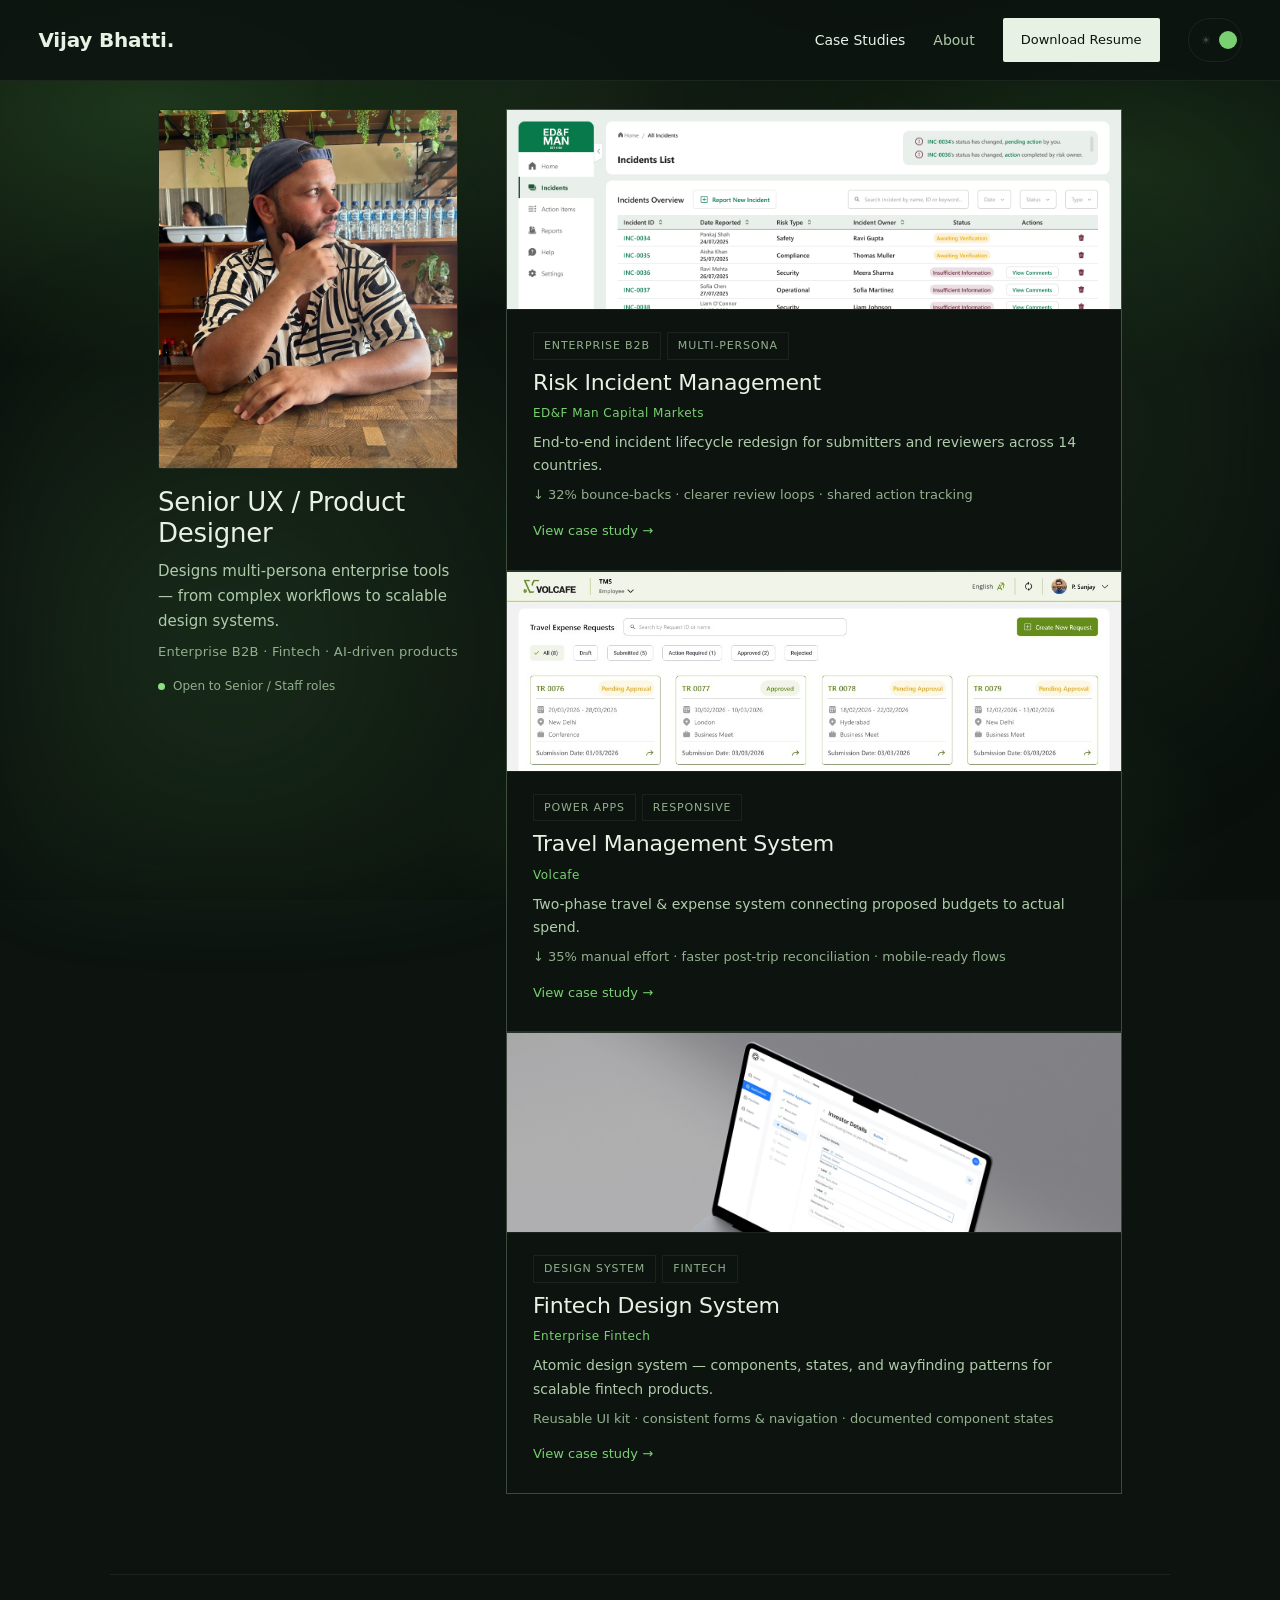
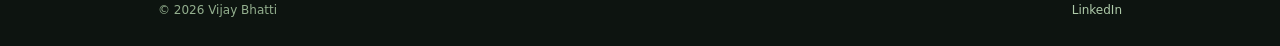
==== commit 6e9c86df: "Portfolio refresh: FDS theme, nav, layout, and case studies - FDS theme/dark mode, icon fixes, and g" ====
--- a/index.html
+++ b/index.html
@@ -7,176 +7,377 @@
 <style>
 *,*::before,*::after{box-sizing:border-box;margin:0;padding:0}
 :root{
-  --bg:#FFFFFF;--bg-alt:#F3F4F2;--bg-dark:#151C13;
-  --ink:#1A2018;--ink2:#565D53;--ink3:#96A092;
-  --g:#2D5A27;--gl:#4A8A42;--gx:#E6F0E4;
+  --bg:#FFFFFF;--bg-alt:#EEEAE2;--bg-dark:#151C13;
+  --ink:#1A2018;--ink2:#3F463D;--ink3:#4F574E;
+  --g:#1E4A1C;--gl:#2D5A27;--gx:#E6F0E4;
   --w:#C4592A;--border:rgba(26,32,24,.10);--bm:rgba(26,32,24,.16);
   --serif:'Segoe UI',system-ui,sans-serif;
   --sans:'Segoe UI',system-ui,sans-serif;
-  --wide:1120px;
+  --wide:1060px;
+  --nav-h:64px;
 }
 html{scroll-behavior:smooth;min-height:100%}
-body{position:relative;min-height:100vh;background:var(--bg);color:var(--ink);font-family:var(--sans);font-weight:400;font-size:16px;line-height:1.6;-webkit-font-smoothing:antialiased}
+body{position:relative;min-height:100vh;background:var(--bg);color:var(--ink);font-family:var(--sans);font-weight:300;font-size:17px;line-height:1.75;-webkit-font-smoothing:antialiased}
 body::before,body::after{content:"";position:fixed;inset:0;pointer-events:none}
-body::before{z-index:-2;background:radial-gradient(ellipse 72% 52% at 8% 8%,rgba(74,138,66,.14) 0%,transparent 58%),radial-gradient(ellipse 58% 44% at 92% 14%,rgba(45,90,39,.08) 0%,transparent 54%),linear-gradient(155deg,#fff 0%,#f6faf5 40%,#fff 75%,#f9fbf8 100%)}
-body::after{z-index:-1;opacity:.7;filter:blur(48px);background:radial-gradient(circle at 18% 70%,rgba(88,170,80,.12) 0%,transparent 32%),radial-gradient(circle at 82% 30%,rgba(74,138,66,.08) 0%,transparent 36%)}
+body::before{z-index:-2;background:radial-gradient(ellipse 72% 52% at 8% 8%,rgba(74,138,66,.16) 0%,transparent 58%),radial-gradient(ellipse 58% 44% at 92% 14%,rgba(45,90,39,.1) 0%,transparent 54%),radial-gradient(ellipse 64% 48% at 72% 88%,rgba(196,89,42,.06) 0%,transparent 56%),radial-gradient(ellipse 80% 60% at 40% 55%,rgba(230,240,228,.55) 0%,transparent 70%),linear-gradient(155deg,#fff 0%,#f6faf5 38%,#fff 72%,#f9fbf8 100%)}
+body::after{z-index:-1;opacity:.78;filter:blur(52px);background:radial-gradient(circle at 20% 75%,rgba(88,170,80,.15) 0%,transparent 32%),radial-gradient(circle at 82% 35%,rgba(74,138,66,.11) 0%,transparent 36%),radial-gradient(circle at 55% 15%,rgba(45,90,39,.08) 0%,transparent 30%)}
 
 [data-theme="dark"]{
   --bg:#0D1410;--bg-alt:#131A11;--bg-dark:#070C07;
-  --ink:#D8E8D2;--ink2:#7A9E74;--ink3:#3E5C3A;
-  --g:#58AA50;--gl:#70C266;--gx:rgba(88,170,80,.13);
+  --ink:#E8F2E4;--ink2:#AFCBAA;--ink3:#93AF8E;
+  --g:#78D070;--gl:#8AE082;--gx:rgba(88,170,80,.13);
   --w:#D87860;--border:rgba(188,228,180,.08);--bm:rgba(188,228,180,.14);
 }
-[data-theme="dark"] body::before{background:radial-gradient(ellipse 70% 50% at 12% 12%,rgba(88,170,80,.22) 0%,transparent 58%),linear-gradient(165deg,#080d08 0%,#0D1410 45%,#0a100c 100%)}
-[data-theme="dark"] body::after{opacity:.9;background:radial-gradient(circle at 18% 72%,rgba(88,170,80,.16) 0%,transparent 34%)}
-
-/* Nav — wireframe: name left, links + resume CTA right */
-nav{position:sticky;top:0;z-index:100;display:flex;align-items:center;justify-content:space-between;gap:24px;padding:18px 40px;background:rgba(255,255,255,.88);backdrop-filter:blur(14px);border-bottom:1px solid var(--border)}
-[data-theme="dark"] nav{background:rgba(13,20,16,.9)}
-.nlogo{font-family:var(--serif);font-size:20px;font-weight:600;color:var(--ink);text-decoration:none;letter-spacing:-.01em}
-.nr{display:flex;align-items:center;gap:28px;flex-wrap:wrap}
-.nl{font-size:14px;color:var(--ink2);text-decoration:none;transition:color .2s}
-.nl:hover,.nl.active{color:var(--ink)}
-.btn-resume{display:inline-flex;align-items:center;padding:10px 18px;background:var(--ink);color:var(--bg);font-size:13px;font-weight:500;text-decoration:none;border-radius:2px;transition:background .2s}
-.btn-resume:hover{background:var(--g)}
-
-.theme-toggle{background:none;border:1px solid var(--border);border-radius:50px;cursor:pointer;display:flex;align-items:center;padding:5px 10px;position:relative;width:54px;height:28px}
-.theme-toggle-track{display:flex;width:100%;justify-content:space-between;padding:0 2px;pointer-events:none}
-.tt-sun,.tt-moon{font-size:11px;line-height:1;opacity:.4}
-.tt-sun{opacity:1}
-[data-theme="dark"] .tt-sun{opacity:.4}
-[data-theme="dark"] .tt-moon{opacity:1}
-.theme-toggle-thumb{position:absolute;width:18px;height:18px;border-radius:50%;background:var(--g);top:50%;transform:translateY(-50%);left:4px;transition:left .25s}
-[data-theme="dark"] .theme-toggle-thumb{left:calc(100% - 22px)}
-
-/* Worked-for banner */
-.worked{padding:28px 40px;background:linear-gradient(90deg,var(--bg-alt) 0%,rgba(255,255,255,.4) 55%,var(--bg-alt) 100%);border-bottom:1px solid var(--border)}
-[data-theme="dark"] .worked{background:linear-gradient(90deg,rgba(19,26,17,.95) 0%,rgba(13,20,16,.5) 55%,rgba(19,26,17,.95) 100%)}
-.worked-inner{max-width:var(--wide);margin:0 auto;display:flex;align-items:center;gap:36px;flex-wrap:wrap}
-.worked-label{font-size:14px;color:var(--ink2);white-space:nowrap;font-weight:500}
-.worked-logos{display:flex;align-items:center;gap:28px;flex-wrap:wrap}
-.logo-pill{display:flex;align-items:center;justify-content:center;min-width:120px;height:44px;padding:0 18px;background:var(--bg);border:1px solid var(--bm);border-radius:2px;font-size:13px;font-weight:600;color:var(--ink);letter-spacing:.02em}
-.logo-pill img{max-height:22px;max-width:110px;object-fit:contain;display:block}
-.logo-pill.muted{color:var(--ink2);font-weight:500}
-
-/* Main two-column layout */
-.main{max-width:var(--wide);margin:0 auto;padding:56px 40px 80px;display:grid;grid-template-columns:minmax(240px,320px) 1fr;gap:56px;align-items:start}
-.intro{position:sticky;top:96px}
-.intro-photo{width:100%;aspect-ratio:3/4;object-fit:cover;object-position:center top;border-radius:2px;background:var(--bg-alt);border:1px solid var(--border);display:block;margin-bottom:22px}
-.intro-role{font-size:18px;font-weight:600;color:var(--ink);margin-bottom:8px;line-height:1.35}
-.intro-work{font-size:15px;color:var(--ink2);margin-bottom:6px;line-height:1.55}
-.intro-industries{font-size:14px;color:var(--ink3);line-height:1.5}
-.intro-avail{display:inline-flex;align-items:center;gap:8px;margin-top:20px;font-size:12px;color:var(--ink3)}
+[data-theme="dark"] body::before{background:radial-gradient(ellipse 70% 50% at 12% 12%,rgba(88,170,80,.26) 0%,transparent 58%),radial-gradient(ellipse 60% 42% at 88% 18%,rgba(45,90,39,.32) 0%,transparent 54%),radial-gradient(ellipse 55% 40% at 65% 92%,rgba(112,194,102,.15) 0%,transparent 56%),linear-gradient(165deg,#080d08 0%,#0D1410 45%,#0a100c 100%)}
+[data-theme="dark"] body::after{opacity:.92;background:radial-gradient(circle at 18% 72%,rgba(88,170,80,.18) 0%,transparent 34%),radial-gradient(circle at 82% 48%,rgba(70,130,62,.14) 0%,transparent 38%),radial-gradient(circle at 48% 8%,rgba(112,194,102,.1) 0%,transparent 28%)}
+[data-theme="dark"] .wc{background:var(--bg)}
+[data-theme="dark"] .wc:hover{background:var(--bg-alt)}
+
+/* Above-the-fold two-column: intro left, case studies right */
+.landing{
+  max-width:var(--wide);
+  margin:0 auto;
+  padding:28px 48px 80px;
+  display:grid;
+  grid-template-columns:minmax(220px,300px) 1fr;
+  gap:48px;
+  align-items:start;
+  min-height:calc(100dvh - var(--nav-h));
+}
+.intro{
+  position:sticky;
+  top:calc(var(--nav-h) + 16px);
+  max-height:calc(100dvh - var(--nav-h) - 32px);
+  display:flex;
+  flex-direction:column;
+}
+.intro-photo{
+  width:100%;
+  max-height:min(42dvh,360px);
+  aspect-ratio:3/4;
+  object-fit:cover;
+  object-position:center top;
+  border-radius:2px;
+  background:var(--bg-alt);
+  border:1px solid var(--border);
+  display:block;
+  margin-bottom:18px;
+  flex-shrink:1;
+}
+.intro-role{
+  font-family:var(--serif);
+  font-size:clamp(20px,2.2vw,26px);
+  font-weight:400;
+  line-height:1.2;
+  color:var(--ink);
+  margin-bottom:10px;
+  letter-spacing:-.01em;
+}
+.intro-role em{font-style:italic;color:var(--g)}
+.intro-work{
+  font-size:15px;
+  color:var(--ink2);
+  line-height:1.65;
+  margin-bottom:8px;
+  font-weight:300;
+}
+.intro-industries{
+  font-size:13px;
+  color:var(--ink3);
+  line-height:1.5;
+  letter-spacing:.02em;
+}
+.intro-main{
+  display:flex;
+  flex-direction:column;
+  flex:1;
+  min-height:0;
+}
+.intro-copy{display:flex;flex-direction:column}
+.intro-avail{
+  display:inline-flex;
+  align-items:center;
+  gap:8px;
+  margin-top:16px;
+  font-size:12px;
+  color:var(--ink3);
+}
 .intro-dot{width:7px;height:7px;border-radius:50%;background:var(--gl)}
 
-/* Project list — media object cards */
-.projects{display:flex;flex-direction:column;gap:18px}
-.project{display:grid;grid-template-columns:148px 1fr;gap:22px;padding:18px;background:rgba(255,255,255,.72);border:1px solid var(--border);border-radius:4px;text-decoration:none;color:inherit;transition:border-color .2s,background .2s,transform .25s,box-shadow .25s}
-[data-theme="dark"] .project{background:rgba(19,26,17,.75)}
-.project:hover{border-color:var(--bm);background:var(--bg);transform:translateY(-2px);box-shadow:0 12px 28px rgba(26,32,24,.08)}
-.project-thumb{width:148px;height:112px;border-radius:3px;overflow:hidden;background:var(--bg-alt);border:1px solid var(--border)}
-.project-thumb img{width:100%;height:100%;object-fit:cover;object-position:top;display:block}
-.project-body{display:flex;flex-direction:column;justify-content:center;gap:4px;min-width:0}
-.project-title{font-size:18px;font-weight:600;color:var(--ink);letter-spacing:-.01em}
-.project-client{font-size:13px;font-weight:500;color:var(--g)}
-.project-did{font-size:14px;color:var(--ink2);line-height:1.5}
-.project-results{font-size:13px;color:var(--ink3);line-height:1.45}
-
-footer{border-top:1px solid var(--border);padding:24px 40px;display:flex;justify-content:space-between;align-items:center;max-width:var(--wide);margin:0 auto}
+/* Case study cards — earlier wc styling, stacked on the right */
+.projects{
+  display:flex;
+  flex-direction:column;
+  gap:2px;
+  background:var(--bm);
+  border:1px solid var(--bm);
+}
+.wc{
+  background:var(--bg);
+  text-decoration:none;
+  display:flex;
+  flex-direction:column;
+  overflow:hidden;
+  transition:background .2s,transform .35s ease,box-shadow .35s ease;
+  position:relative;
+  color:inherit;
+}
+.wc::after{
+  content:"";
+  position:absolute;
+  inset:0;
+  background:radial-gradient(120% 80% at 10% 0%,rgba(88,170,80,.12),transparent 55%);
+  opacity:0;
+  transition:opacity .35s ease;
+  pointer-events:none;
+}
+.wc:hover{
+  background:var(--bg-alt);
+  transform:translateY(-4px);
+  box-shadow:0 16px 36px rgba(26,32,24,.1);
+}
+.wc:hover::after{opacity:1}
+.wc-thumb{
+  overflow:hidden;
+  border-bottom:1px solid var(--border);
+  height:clamp(140px,16vw,200px);
+  position:relative;
+}
+.wc-thumb img{
+  width:100%;
+  height:100%;
+  object-fit:cover;
+  object-position:top;
+  transition:transform .9s ease;
+  display:block;
+}
+.wc:hover .wc-thumb img{transform:scale(1.04)}
+.wc-body{padding:22px 26px 28px;flex:1}
+.wc-tags{display:flex;gap:6px;flex-wrap:wrap;margin-bottom:10px}
+.wc-tag{
+  font-size:10px;
+  font-weight:500;
+  letter-spacing:.1em;
+  text-transform:uppercase;
+  color:var(--ink3);
+  padding:4px 10px;
+  border:1px solid var(--border);
+  border-radius:1px;
+}
+.wc-title{
+  font-family:var(--serif);
+  font-size:clamp(18px,2vw,22px);
+  font-weight:400;
+  line-height:1.2;
+  color:var(--ink);
+  margin-bottom:8px;
+  letter-spacing:-.01em;
+}
+.wc-client{font-size:12px;font-weight:500;color:var(--g);margin-bottom:8px;letter-spacing:.04em}
+.wc-desc{font-size:14px;line-height:1.75;color:var(--ink2);margin:0}
+.wc-results{font-size:13px;color:var(--ink3);margin-top:8px;line-height:1.5}
+.wc-cta{
+  display:flex;
+  align-items:center;
+  gap:8px;
+  margin-top:16px;
+  font-size:13px;
+  font-weight:500;
+  color:var(--g);
+  transition:gap .2s;
+}
+.wc:hover .wc-cta{gap:12px}
+
+footer{
+  border-top:1px solid var(--border);
+  padding:26px 48px;
+  display:flex;
+  justify-content:space-between;
+  align-items:center;
+  max-width:var(--wide);
+  margin:0 auto;
+}
 .fc{font-size:12px;color:var(--ink3)}
-.fa{font-size:12px;color:var(--ink2);text-decoration:none}
+.fa{font-size:12px;color:var(--ink2);text-decoration:none;transition:color .2s}
 .fa:hover{color:var(--ink)}
 
 @media(max-width:900px){
   nav{padding:16px 20px}
-  .worked{padding:22px 20px}
-  .main{grid-template-columns:1fr;gap:36px;padding:40px 20px 64px}
-  .intro{position:static}
-  .intro-photo{max-width:280px}
-  .project{grid-template-columns:120px 1fr;gap:16px;padding:14px}
-  .project-thumb{width:120px;height:92px}
-  footer{padding:20px;flex-direction:column;gap:10px;align-items:flex-start}
+  .landing{
+    grid-template-columns:1fr;
+    gap:16px;
+    padding:16px 20px 48px;
+    min-height:auto;
+  }
+  .intro{
+    position:static;
+    max-height:none;
+  }
+  .intro-dot{width:6px;height:6px}
+  .wc-thumb{height:clamp(100px,26vw,132px)}
+  .wc-body{padding:16px 18px 20px}
+  footer{padding:24px 20px;flex-direction:column;gap:12px;align-items:flex-start}
+}
+@media(max-width:768px){
+  .intro{gap:14px}
+  .intro-main{
+    flex-direction:row;
+    align-items:center;
+    gap:16px;
+  }
+  .intro-photo{
+    width:32%;
+    max-width:108px;
+    min-width:80px;
+    max-height:none;
+    aspect-ratio:3/4;
+    margin-bottom:0;
+    flex-shrink:0;
+    align-self:center;
+  }
+  .intro-copy{
+    flex:1;
+    min-width:0;
+    justify-content:center;
+    gap:6px;
+  }
+  .intro-role{
+    font-size:17px;
+    line-height:1.2;
+    margin-bottom:0;
+  }
+  .intro-work{
+    font-size:12.5px;
+    line-height:1.45;
+    margin-bottom:0;
+  }
+  .intro-industries{
+    font-size:11px;
+    line-height:1.35;
+  }
+  .intro-avail{
+    margin-top:0;
+    width:100%;
+    font-size:11px;
+    gap:6px;
+  }
 }
 @media(max-width:560px){
-  .nr{gap:14px}
-  .btn-resume{padding:8px 12px;font-size:12px}
-  .project{grid-template-columns:1fr}
-  .project-thumb{width:100%;height:160px}
+  .landing{padding:12px 16px 40px;gap:14px}
+  .intro{gap:12px}
+  .intro-main{gap:14px}
+  .intro-photo{
+    max-width:96px;
+    min-width:72px;
+  }
+  .intro-role{font-size:16px}
+  .intro-work{font-size:12px;line-height:1.4}
+  .intro-industries{font-size:10px}
+  .intro-avail{font-size:10px}
+  .wc-thumb{height:clamp(92px,24vw,120px)}
+  .wc-body{padding:14px 16px 18px}
+  .wc-title{font-size:17px;margin-bottom:6px}
+  .wc-desc{font-size:13px;line-height:1.6}
 }
 </style>
+<link rel="stylesheet" href="site-a11y.css">
+<link rel="stylesheet" href="site-nav.css">
 </head>
 <body>
+<a class="skip-link" href="#main">Skip to content</a>
 
 <nav id="nav">
   <a href="index.html" class="nlogo">Vijay Bhatti.</a>
-  <div class="nr">
-    <a href="#case-studies" class="nl active">Case Studies</a>
-    <a href="about.html" class="nl">About</a>
-    <a href="vijaybhatti_Resume2026.pdf" class="btn-resume" target="_blank" rel="noopener">Download Resume</a>
-    <button class="theme-toggle" id="theme-toggle" aria-label="Toggle dark mode" onclick="toggleTheme()">
-      <div class="theme-toggle-track">
-        <span class="tt-sun">☀</span>
-        <span class="tt-moon">☾</span>
-      </div>
-      <div class="theme-toggle-thumb"></div>
+  <div class="nav-bar-actions">
+    <a href="VijayBhatti_Resume.pdf" class="btn-resume nav-resume-out" download="VijayBhatti_Resume.pdf">Download Resume</a>
+    <button type="button" class="nav-toggle" id="nav-toggle" aria-expanded="false" aria-controls="nav-menu" aria-label="Open menu">
+      <span class="nav-toggle-icon" aria-hidden="true">
+        <span class="nav-toggle-bar"></span>
+        <span class="nav-toggle-bar"></span>
+        <span class="nav-toggle-bar"></span>
+      </span>
     </button>
   </div>
-</nav>
-
-<section class="worked" aria-label="Companies worked for">
-  <div class="worked-inner">
-    <div class="worked-label">I’ve worked for</div>
-    <div class="worked-logos">
-      <div class="logo-pill muted">Coforge</div>
-      <div class="logo-pill muted">ED&amp;F Man</div>
-      <div class="logo-pill"><img src="assets/images/Volcafe.jpg" alt="Volcafe"></div>
+  <div class="nr" id="nav-menu" role="navigation" aria-label="Main">
+    <a href="index.html#case-studies" class="nl active">Case Studies</a>
+    <a href="about.html" class="nl">About</a>
+    <a href="VijayBhatti_Resume.pdf" class="btn-resume nav-resume-in" download="VijayBhatti_Resume.pdf">Download Resume</a>
+    <div class="nav-menu-theme">
+      <span class="nav-theme-label" id="nav-theme-label">Theme</span>
+      <button class="theme-toggle" id="theme-toggle" aria-labelledby="nav-theme-label" aria-label="Toggle dark mode" onclick="toggleTheme()">
+        <div class="theme-toggle-track">
+          <span class="tt-sun">☀</span>
+          <span class="tt-moon">☾</span>
+        </div>
+        <div class="theme-toggle-thumb"></div>
+      </button>
     </div>
   </div>
-</section>
-
-<main class="main">
+  <button type="button" class="nav-backdrop" id="nav-backdrop" aria-hidden="true" tabindex="-1"></button>
+</nav>
+
+<main class="landing" id="main">
   <aside class="intro">
-    <img class="intro-photo" src="assets/images/profile-about.png" alt="Vijay Bhatti">
-    <div class="intro-role">Senior UX / Product Designer</div>
-    <div class="intro-work">Designs multi-persona enterprise tools — from complex workflows to scalable design systems.</div>
-    <div class="intro-industries">Enterprise B2B · Fintech · AI-driven products</div>
+    <div class="intro-main">
+      <img class="intro-photo" src="assets/images/profile-about.png" alt="Vijay Bhatti">
+      <div class="intro-copy">
+        <div class="intro-role">Senior UX / Product Designer</div>
+        <div class="intro-work">Designs multi-persona enterprise tools — from complex workflows to scalable design systems.</div>
+        <div class="intro-industries">Enterprise B2B · Fintech · AI-driven products</div>
+      </div>
+    </div>
     <div class="intro-avail"><span class="intro-dot"></span>Open to Senior / Staff roles</div>
   </aside>
 
   <section class="projects" id="case-studies" aria-label="Case studies">
-    <a class="project" href="edm-case-study-final.html">
-      <div class="project-thumb">
+    <a class="wc" href="edm-case-study-final.html">
+      <div class="wc-thumb">
         <img src="assets/images/Incidents-Home.jpg" alt="Risk Incident Management screens">
       </div>
-      <div class="project-body">
-        <div class="project-title">Risk Incident Management</div>
-        <div class="project-client">ED&amp;F Man Capital Markets</div>
-        <div class="project-did">End-to-end incident lifecycle redesign for submitters and reviewers across 14 countries.</div>
-        <div class="project-results">↓ 32% bounce-backs · clearer review loops · shared action tracking</div>
+      <div class="wc-body">
+        <div class="wc-tags">
+          <span class="wc-tag">Enterprise B2B</span>
+          <span class="wc-tag">Multi-persona</span>
+        </div>
+        <div class="wc-title">Risk Incident Management</div>
+        <div class="wc-client">ED&amp;F Man Capital Markets</div>
+        <p class="wc-desc">End-to-end incident lifecycle redesign for submitters and reviewers across 14 countries.</p>
+        <div class="wc-results">↓ 32% bounce-backs · clearer review loops · shared action tracking</div>
+        <div class="wc-cta">View case study →</div>
       </div>
     </a>
 
-    <a class="project" href="tms-case-study.html">
-      <div class="project-thumb">
+    <a class="wc" href="tms-case-study.html">
+      <div class="wc-thumb">
         <img src="assets/images/tms-employee-dashboard.png" alt="Travel Management System dashboard">
       </div>
-      <div class="project-body">
-        <div class="project-title">Travel Management System</div>
-        <div class="project-client">Volcafe</div>
-        <div class="project-did">Two-phase Power Apps travel &amp; expense system connecting proposed budgets to actual spend.</div>
-        <div class="project-results">↓ 35% manual effort · faster post-trip reconciliation · mobile-ready flows</div>
+      <div class="wc-body">
+        <div class="wc-tags">
+          <span class="wc-tag">Power Apps</span>
+          <span class="wc-tag">Responsive</span>
+        </div>
+        <div class="wc-title">Travel Management System</div>
+        <div class="wc-client">Volcafe</div>
+        <p class="wc-desc">Two-phase travel &amp; expense system connecting proposed budgets to actual spend.</p>
+        <div class="wc-results">↓ 35% manual effort · faster post-trip reconciliation · mobile-ready flows</div>
+        <div class="wc-cta">View case study →</div>
       </div>
     </a>
 
-    <a class="project" href="fds-design.html" id="project-fds">
-      <div class="project-thumb">
-        <img src="assets/Icons%20for%20fds-design/Frame%2041022.png" alt="Fintech Design System product UI">
-      </div>
-      <div class="project-body">
-        <div class="project-title">Fintech Design System</div>
-        <div class="project-client">Enterprise Fintech</div>
-        <div class="project-did">Atomic design system — components, states, and wayfinding patterns for scalable fintech products.</div>
-        <div class="project-results">Reusable UI kit · consistent forms &amp; navigation · documented component states</div>
+    <a class="wc" href="fds-design.html" id="project-fds">
+      <div class="wc-thumb">
+        <img src="assets/Icons%20for%20fds-design/Case%20stuty%20hero_fds.png" alt="Fintech Design System product UI">
+      </div>
+      <div class="wc-body">
+        <div class="wc-tags">
+          <span class="wc-tag">Design System</span>
+          <span class="wc-tag">Fintech</span>
+        </div>
+        <div class="wc-title">Fintech Design System</div>
+        <div class="wc-client">Enterprise Fintech</div>
+        <p class="wc-desc">Atomic design system — components, states, and wayfinding patterns for scalable fintech products.</p>
+        <div class="wc-results">Reusable UI kit · consistent forms &amp; navigation · documented component states</div>
+        <div class="wc-cta">View case study →</div>
       </div>
     </a>
   </section>
@@ -187,8 +388,9 @@
   <a href="https://www.linkedin.com/in/vijay-bhatti-hfi-cua%E2%84%A2-4a036782" class="fa" target="_blank" rel="noopener">LinkedIn</a>
 </footer>
 
+<script src="site-nav.js" defer></script>
 <script>
-(function(){var t=sessionStorage.getItem('vbt')||'light';if(t==='dark')document.documentElement.setAttribute('data-theme','dark');})();
+(function(){var t=sessionStorage.getItem('vbt')||'dark';if(t==='dark')document.documentElement.setAttribute('data-theme','dark');})();
 function toggleTheme(){var d=document.documentElement.getAttribute('data-theme')==='dark';if(d){document.documentElement.removeAttribute('data-theme');sessionStorage.setItem('vbt','light');}else{document.documentElement.setAttribute('data-theme','dark');sessionStorage.setItem('vbt','dark');}}
 </script>
 </body>
--- a/site-a11y.css
+++ b/site-a11y.css
@@ -0,0 +1,335 @@
+/**
+ * Portfolio accessibility — WCAG 2.2 AAA-oriented tokens & POUR patterns
+ * Perceivable · Operable · Understandable · Robust
+ */
+
+/* AAA contrast tokens (7:1 normal text on white / dark bg) */
+:root {
+  --ink2: #3F463D;
+  --ink3: #4F574E;
+  --g: #1E4A1C;
+  --gl: #2D5A27;
+  --focus: #1E4A1C;
+  --focus-offset: 3px;
+}
+
+[data-theme="dark"] {
+  --ink: #E8F2E4;
+  --ink2: #AFCBAA;
+  --ink3: #93AF8E;
+  --g: #78D070;
+  --gl: #8AE082;
+  --focus: #8AE082;
+}
+
+/* Operable — visible keyboard focus (WCAG 2.4.7) */
+:focus {
+  outline: none;
+}
+
+:focus-visible {
+  outline: 2px solid var(--focus);
+  outline-offset: var(--focus-offset);
+}
+
+a:focus-visible,
+button:focus-visible,
+.btn-resume:focus-visible,
+.btn-s:focus-visible,
+.dl-btn:focus-visible,
+.nl:focus-visible,
+.nb:focus-visible,
+.fa:focus-visible,
+.theme-toggle:focus-visible,
+.wc:focus-visible,
+.project:focus-visible {
+  outline: 2px solid var(--focus);
+  outline-offset: 3px;
+}
+
+/* Operable — touch targets (44×44px minimum where practical) */
+.theme-toggle {
+  min-width: 44px;
+  min-height: 44px;
+  box-sizing: border-box;
+}
+
+.nav-toggle {
+  min-width: 44px;
+  min-height: 44px;
+  box-sizing: border-box;
+}
+
+.btn-resume,
+.btn-s,
+.dl-btn {
+  min-height: 44px;
+  align-items: center;
+}
+
+/* Perceivable — respect user motion preferences */
+@media (prefers-reduced-motion: reduce) {
+  html {
+    scroll-behavior: auto;
+  }
+
+  *,
+  *::before,
+  *::after {
+    animation-duration: 0.01ms !important;
+    animation-iteration-count: 1 !important;
+    transition-duration: 0.01ms !important;
+  }
+}
+
+/* Perceivable — stronger contrast when requested */
+@media (prefers-contrast: more) {
+  :root {
+    --ink2: #2A3028;
+    --ink3: #3A4038;
+    --border: rgba(26, 32, 24, 0.24);
+    --bm: rgba(26, 32, 24, 0.34);
+  }
+
+  [data-theme="dark"] {
+    --ink: #F4FBF2;
+    --ink2: #C8E4C2;
+    --ink3: #B0D0AA;
+    --border: rgba(188, 228, 180, 0.2);
+  }
+}
+
+/* Understandable — skip navigation link */
+.skip-link {
+  position: absolute;
+  top: -120%;
+  left: 16px;
+  z-index: 1000;
+  padding: 12px 20px;
+  background: var(--ink);
+  color: var(--bg);
+  font-size: 14px;
+  font-weight: 500;
+  line-height: 1.4;
+  text-decoration: none;
+  border-radius: 0 0 4px 4px;
+}
+
+.skip-link:focus,
+.skip-link:focus-visible {
+  top: 0;
+  outline: 2px solid var(--focus);
+  outline-offset: 2px;
+}
+
+/* Perceivable — minimum readable type sizes */
+body {
+  font-size: max(16px, 1rem);
+  line-height: 1.6;
+}
+
+p,
+.intro-work,
+.wc-desc,
+.project-did {
+  line-height: 1.65;
+}
+
+.fc,
+.fa,
+.breadcrumbs {
+  font-size: max(12px, 0.75rem);
+}
+
+.mc-l,
+.sl,
+.h-tag,
+.wc-tag,
+.dl-label,
+.worked-label,
+.ta-n,
+.pc-role,
+.p-role,
+.jm-ph,
+.jm-rh,
+.ia-lifecycle-h,
+.platform-badge,
+.sn {
+  font-size: max(11px, 0.6875rem);
+  letter-spacing: 0.08em;
+}
+
+/* Perceivable — accent green text meets AAA on light surfaces */
+.wc-client,
+.project-client {
+  color: var(--g);
+}
+
+.nlogo:focus-visible {
+  outline: 2px solid var(--focus);
+  outline-offset: 3px;
+}
+
+.nav-toggle:focus-visible,
+.nav-backdrop:focus-visible {
+  outline: 2px solid var(--focus);
+  outline-offset: 3px;
+}
+
+/* Operable — ensure disabled-looking FDS items remain distinguishable */
+[data-theme="dark"] .list-menu-item5 .label2 {
+  color: var(--fds-disabled-text, #93AF8E) !important;
+}
+
+/* Understandable — visible link hover beyond color alone */
+.nl:hover,
+.nb:hover,
+.fa:hover {
+  text-decoration: underline;
+  text-underline-offset: 2px;
+}
+
+/* Robust — underline links in body copy for non-color cue */
+p a,
+.intro-work a,
+.as-p a {
+  text-decoration: underline;
+  text-underline-offset: 2px;
+}
+
+/* FDS case study — light mode token aliases on artboard */
+.desktop-2 {
+  --fds-text-muted: #4F574E;
+  --fds-text-caption: #4F574E;
+}
+
+/* IA diagram — theme-safe node contrast (WCAG AA) */
+.ia-root-node,
+.ia-node.l2 {
+  background: var(--bg-dark);
+  color: #fff;
+}
+
+.ia-node.l1 {
+  background: var(--g);
+  color: #fff;
+}
+
+.ia-node.l2g,
+.ia-leaf.hi {
+  background: var(--gx);
+  color: var(--g);
+}
+
+.ia-node.l2alt {
+  background: var(--ink2);
+  color: #fff;
+}
+
+[data-theme="dark"] .ia-root-node,
+[data-theme="dark"] .ia-node.l2,
+[data-theme="dark"] .ia-node.l2alt {
+  background: var(--bg-dark);
+  color: var(--ink);
+  border: 1px solid var(--bm);
+}
+
+[data-theme="dark"] .ia-node.l1 {
+  background: var(--g);
+  color: var(--bg-dark);
+}
+
+[data-theme="dark"] .ia-node.l2g,
+[data-theme="dark"] .ia-leaf.hi {
+  background: rgba(88, 170, 80, 0.22);
+  border-color: rgba(120, 208, 112, 0.32);
+  color: var(--ink);
+}
+
+/* FDS dark-mode theming lives in fds-theme.css */
+
+/* Flow chart nodes — WCAG AA contrast (light + dark) */
+:root {
+  --fc-start-bg: #1A2018;
+  --fc-start-fg: #FFFFFF;
+  --fc-end-bg: #1E4A1C;
+  --fc-end-fg: #FFFFFF;
+  --fc-action-bg: #FFFFFF;
+  --fc-action-fg: #1A2018;
+  --fc-action-border: rgba(26, 32, 24, 0.22);
+  --fc-decision-bg: #FFF8EE;
+  --fc-decision-fg: #1A2018;
+  --fc-decision-border: rgba(196, 89, 42, 0.35);
+  --fc-system-bg: #F0EDE6;
+  --fc-system-fg: #3F463D;
+  --fc-pain-bg: #FEF0EA;
+  --fc-pain-fg: #9A3A18;
+  --fc-success-bg: #E6F0E4;
+  --fc-success-fg: #1E4A1C;
+  --fc-success-border: rgba(45, 90, 39, 0.28);
+}
+
+[data-theme="dark"] {
+  --fc-start-bg: #151C13;
+  --fc-start-fg: #E8F2E4;
+  --fc-end-bg: #2D5A27;
+  --fc-end-fg: #F4FBF2;
+  --fc-action-bg: #131A11;
+  --fc-action-fg: #E8F2E4;
+  --fc-action-border: rgba(188, 228, 180, 0.3);
+  --fc-decision-bg: #2A2318;
+  --fc-decision-fg: #F5E8D8;
+  --fc-decision-border: rgba(216, 120, 96, 0.42);
+  --fc-system-bg: #161D14;
+  --fc-system-fg: #AFCBAA;
+  --fc-pain-bg: rgba(196, 89, 42, 0.18);
+  --fc-pain-fg: #F0C8BC;
+  --fc-success-bg: rgba(88, 170, 80, 0.18);
+  --fc-success-fg: #A8E8A0;
+  --fc-success-border: rgba(88, 170, 80, 0.38);
+}
+
+.fc-node.start {
+  background: var(--fc-start-bg);
+  color: var(--fc-start-fg);
+  border-color: var(--fc-start-bg);
+}
+
+.fc-node.end {
+  background: var(--fc-end-bg);
+  color: var(--fc-end-fg);
+  border-color: var(--fc-end-bg);
+}
+
+.fc-node.action {
+  background: var(--fc-action-bg);
+  color: var(--fc-action-fg);
+  border-color: var(--fc-action-border);
+}
+
+.fc-node.decision {
+  background: var(--fc-decision-bg);
+  color: var(--fc-decision-fg);
+  border-color: var(--fc-decision-border);
+}
+
+.fc-node.system {
+  background: var(--fc-system-bg);
+  color: var(--fc-system-fg);
+}
+
+.fc-node.pain {
+  background: var(--fc-pain-bg);
+  color: var(--fc-pain-fg);
+}
+
+.fc-node.success {
+  background: var(--fc-success-bg);
+  color: var(--fc-success-fg);
+  border-color: var(--fc-success-border);
+}
+
+[data-theme="dark"] .tf-col-header.rev {
+  background: var(--bg-alt, #131A11);
+  color: var(--ink2);
+}
--- a/site-nav.css
+++ b/site-nav.css
@@ -0,0 +1,213 @@
+/* Shared site navigation — consistent across all portfolio pages */
+nav{
+  position:sticky;
+  top:0;
+  z-index:100;
+  display:flex;
+  align-items:center;
+  justify-content:space-between;
+  gap:24px;
+  padding:18px clamp(16px,3vw,40px);
+  background:rgba(255,255,255,.88);
+  backdrop-filter:blur(14px);
+  border-bottom:1px solid var(--border);
+  font-family:var(--sans,'Segoe UI',system-ui,sans-serif);
+}
+[data-theme="dark"] nav{background:rgba(13,20,16,.9)}
+.nlogo{
+  font-family:var(--serif,'Segoe UI',system-ui,sans-serif);
+  font-size:20px;
+  font-weight:600;
+  color:var(--ink);
+  text-decoration:none;
+  letter-spacing:-.01em;
+  flex-shrink:0;
+}
+.nr{display:flex;align-items:center;gap:28px;flex-wrap:wrap}
+.nl{
+  font-size:14px;
+  color:var(--ink2);
+  text-decoration:none;
+  transition:color .2s;
+  font-weight:400;
+}
+.nl:hover,.nl.active{color:var(--ink);font-weight:500}
+.btn-resume{
+  display:inline-flex;
+  align-items:center;
+  padding:10px 18px;
+  background:var(--ink);
+  color:var(--bg);
+  font-size:13px;
+  font-weight:500;
+  text-decoration:none;
+  border-radius:2px;
+  transition:background .2s;
+}
+.btn-resume:hover{background:var(--g)}
+.theme-toggle{
+  background:none;
+  border:1px solid var(--border);
+  border-radius:50px;
+  cursor:pointer;
+  display:flex;
+  align-items:center;
+  padding:5px 10px;
+  position:relative;
+  width:54px;
+  height:28px;
+  flex-shrink:0;
+}
+.theme-toggle:hover{border-color:var(--bm);background:var(--gx)}
+.theme-toggle-track{
+  display:flex;
+  width:100%;
+  justify-content:space-between;
+  padding:0 2px;
+  pointer-events:none;
+}
+.tt-sun,.tt-moon{font-size:11px;line-height:1;opacity:.4;color:var(--ink3)}
+.tt-sun{opacity:1}
+[data-theme="dark"] .tt-sun{opacity:.4}
+[data-theme="dark"] .tt-moon{opacity:1}
+.theme-toggle-thumb{
+  position:absolute;
+  width:18px;
+  height:18px;
+  border-radius:50%;
+  background:var(--g);
+  top:50%;
+  transform:translateY(-50%);
+  left:4px;
+  transition:left .25s cubic-bezier(.4,0,.2,1);
+}
+[data-theme="dark"] .theme-toggle-thumb{left:calc(100% - 22px)}
+
+/* Mobile-only header controls — hidden on desktop */
+.nav-bar-actions,
+.nav-resume-out,
+.nav-backdrop,
+.nav-theme-label{display:none}
+
+.nav-toggle{
+  display:none;
+  align-items:center;
+  justify-content:center;
+  width:44px;
+  height:44px;
+  padding:0;
+  border:1px solid var(--border);
+  border-radius:2px;
+  background:transparent;
+  cursor:pointer;
+  color:var(--ink);
+  flex-shrink:0;
+  transition:border-color .2s,background .2s;
+}
+.nav-toggle:hover{border-color:var(--bm);background:var(--gx)}
+.nav-toggle-icon{
+  display:flex;
+  flex-direction:column;
+  justify-content:center;
+  gap:5px;
+  width:18px;
+}
+.nav-toggle-bar{
+  display:block;
+  height:2px;
+  width:100%;
+  background:currentColor;
+  border-radius:1px;
+  transition:transform .25s ease,opacity .2s ease;
+}
+.nav-open .nav-toggle-bar:nth-child(1){transform:translateY(7px) rotate(45deg)}
+.nav-open .nav-toggle-bar:nth-child(2){opacity:0}
+.nav-open .nav-toggle-bar:nth-child(3){transform:translateY(-7px) rotate(-45deg)}
+
+.nav-menu-theme{
+  display:flex;
+  align-items:center;
+  gap:12px;
+}
+
+@media(max-width:768px){
+  nav{
+    --nav-mobile-h:60px;
+    padding:10px 16px;
+    gap:12px;
+  }
+  .nlogo{font-size:17px}
+  .nav-bar-actions{
+    display:flex;
+    align-items:center;
+    gap:8px;
+    margin-left:auto;
+  }
+  .nav-resume-out{
+    display:inline-flex;
+    padding:8px 12px;
+    font-size:11px;
+    white-space:nowrap;
+  }
+  .nav-toggle{display:flex}
+  .nav-resume-in{display:none}
+
+  .nr{
+    display:none;
+    position:fixed;
+    top:var(--nav-mobile-h);
+    left:0;
+    right:0;
+    z-index:101;
+    flex-direction:column;
+    align-items:stretch;
+    gap:0;
+    padding:8px 0 16px;
+    background:rgba(255,255,255,.97);
+    backdrop-filter:blur(14px);
+    border-bottom:1px solid var(--border);
+    box-shadow:0 12px 32px rgba(26,32,24,.08);
+  }
+  [data-theme="dark"] .nr{background:rgba(13,20,16,.97)}
+  .nav-open .nr{display:flex}
+
+  .nl{
+    font-size:16px;
+    padding:14px 20px;
+    border-bottom:1px solid var(--border);
+  }
+  .nl:last-of-type{border-bottom:none}
+
+  .nav-menu-theme{
+    justify-content:space-between;
+    padding:14px 20px 4px;
+    margin-top:4px;
+    border-top:1px solid var(--border);
+  }
+  .nav-theme-label{
+    display:block;
+    font-size:14px;
+    color:var(--ink2);
+  }
+
+  .nav-backdrop{
+    display:none;
+    position:fixed;
+    inset:0;
+    top:var(--nav-mobile-h);
+    z-index:99;
+    border:none;
+    padding:0;
+    margin:0;
+    background:rgba(26,32,24,.28);
+    cursor:pointer;
+  }
+  [data-theme="dark"] .nav-backdrop{background:rgba(0,0,0,.45)}
+  .nav-open .nav-backdrop{display:block}
+
+  body.nav-menu-open{overflow:hidden}
+}
+
+@media(max-width:560px){
+  .nav-resume-out{padding:8px 10px;font-size:10px}
+}
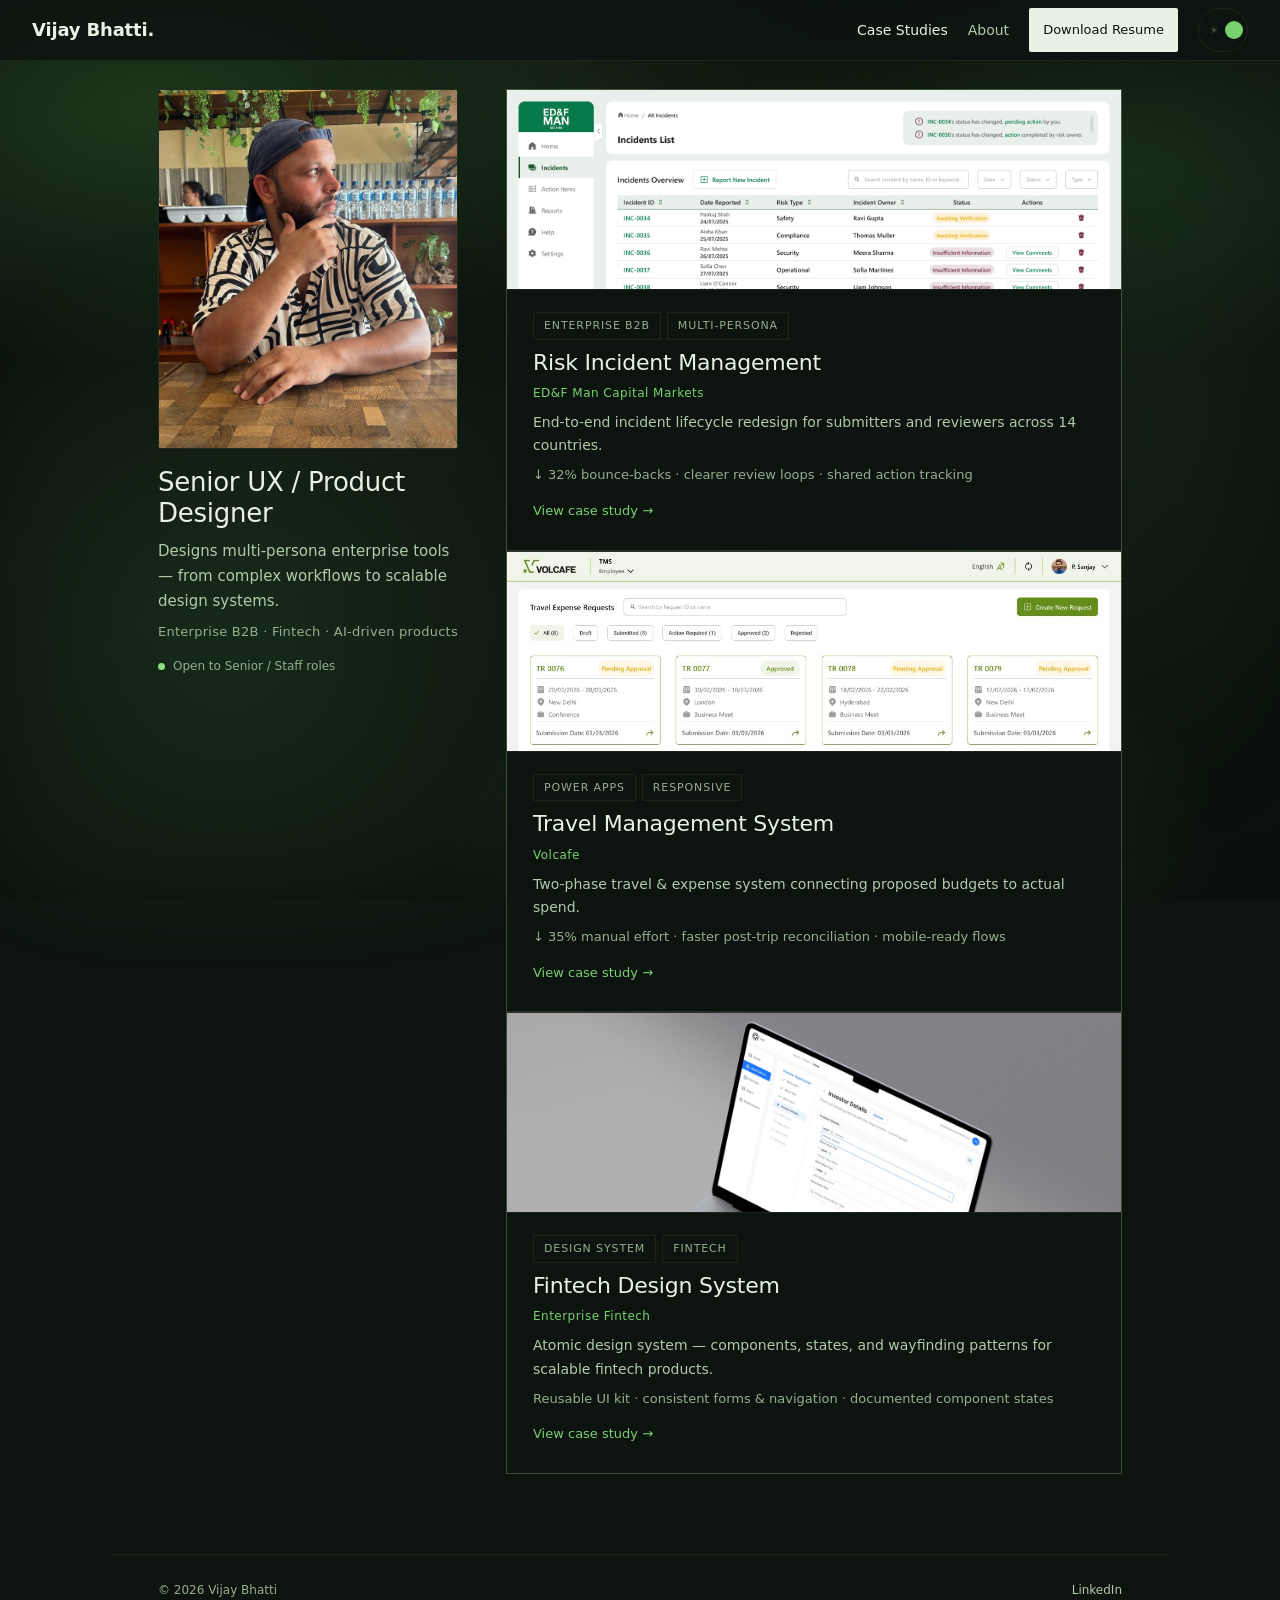
==== commit 6b9cc0b8: "Reduce shared nav height and centralize styles; TMS mobile 2-column grid. Move --nav-h and tighter n" ====
--- a/index.html
+++ b/index.html
@@ -14,7 +14,6 @@
   --serif:'Segoe UI',system-ui,sans-serif;
   --sans:'Segoe UI',system-ui,sans-serif;
   --wide:1060px;
-  --nav-h:64px;
 }
 html{scroll-behavior:smooth;min-height:100%}
 body{position:relative;min-height:100vh;background:var(--bg);color:var(--ink);font-family:var(--sans);font-weight:300;font-size:17px;line-height:1.75;-webkit-font-smoothing:antialiased}
@@ -202,7 +201,6 @@
 .fa:hover{color:var(--ink)}
 
 @media(max-width:900px){
-  nav{padding:16px 20px}
   .landing{
     grid-template-columns:1fr;
     gap:16px;
--- a/site-nav.css
+++ b/site-nav.css
@@ -1,4 +1,5 @@
 /* Shared site navigation — consistent across all portfolio pages */
+:root{--nav-h:60px}
 nav{
   position:sticky;
   top:0;
@@ -6,8 +7,8 @@
   display:flex;
   align-items:center;
   justify-content:space-between;
-  gap:24px;
-  padding:18px clamp(16px,3vw,40px);
+  gap:16px;
+  padding:8px clamp(12px,2.5vw,32px);
   background:rgba(255,255,255,.88);
   backdrop-filter:blur(14px);
   border-bottom:1px solid var(--border);
@@ -16,14 +17,14 @@
 [data-theme="dark"] nav{background:rgba(13,20,16,.9)}
 .nlogo{
   font-family:var(--serif,'Segoe UI',system-ui,sans-serif);
-  font-size:20px;
+  font-size:18px;
   font-weight:600;
   color:var(--ink);
   text-decoration:none;
   letter-spacing:-.01em;
   flex-shrink:0;
 }
-.nr{display:flex;align-items:center;gap:28px;flex-wrap:wrap}
+.nr{display:flex;align-items:center;gap:20px;flex-wrap:wrap}
 .nl{
   font-size:14px;
   color:var(--ink2);
@@ -35,7 +36,7 @@
 .btn-resume{
   display:inline-flex;
   align-items:center;
-  padding:10px 18px;
+  padding:8px 14px;
   background:var(--ink);
   color:var(--bg);
   font-size:13px;
@@ -52,10 +53,10 @@
   cursor:pointer;
   display:flex;
   align-items:center;
-  padding:5px 10px;
+  padding:4px 8px;
   position:relative;
-  width:54px;
-  height:28px;
+  width:50px;
+  height:26px;
   flex-shrink:0;
 }
 .theme-toggle:hover{border-color:var(--bm);background:var(--gx)}
@@ -132,20 +133,20 @@
 
 @media(max-width:768px){
   nav{
-    --nav-mobile-h:60px;
-    padding:10px 16px;
-    gap:12px;
-  }
-  .nlogo{font-size:17px}
+    --nav-mobile-h:56px;
+    padding:6px 12px;
+    gap:8px;
+  }
+  .nlogo{font-size:16px}
   .nav-bar-actions{
     display:flex;
     align-items:center;
-    gap:8px;
+    gap:6px;
     margin-left:auto;
   }
   .nav-resume-out{
     display:inline-flex;
-    padding:8px 12px;
+    padding:6px 10px;
     font-size:11px;
     white-space:nowrap;
   }
@@ -209,5 +210,5 @@
 }
 
 @media(max-width:560px){
-  .nav-resume-out{padding:8px 10px;font-size:10px}
-}
+  .nav-resume-out{padding:6px 8px;font-size:10px}
+}
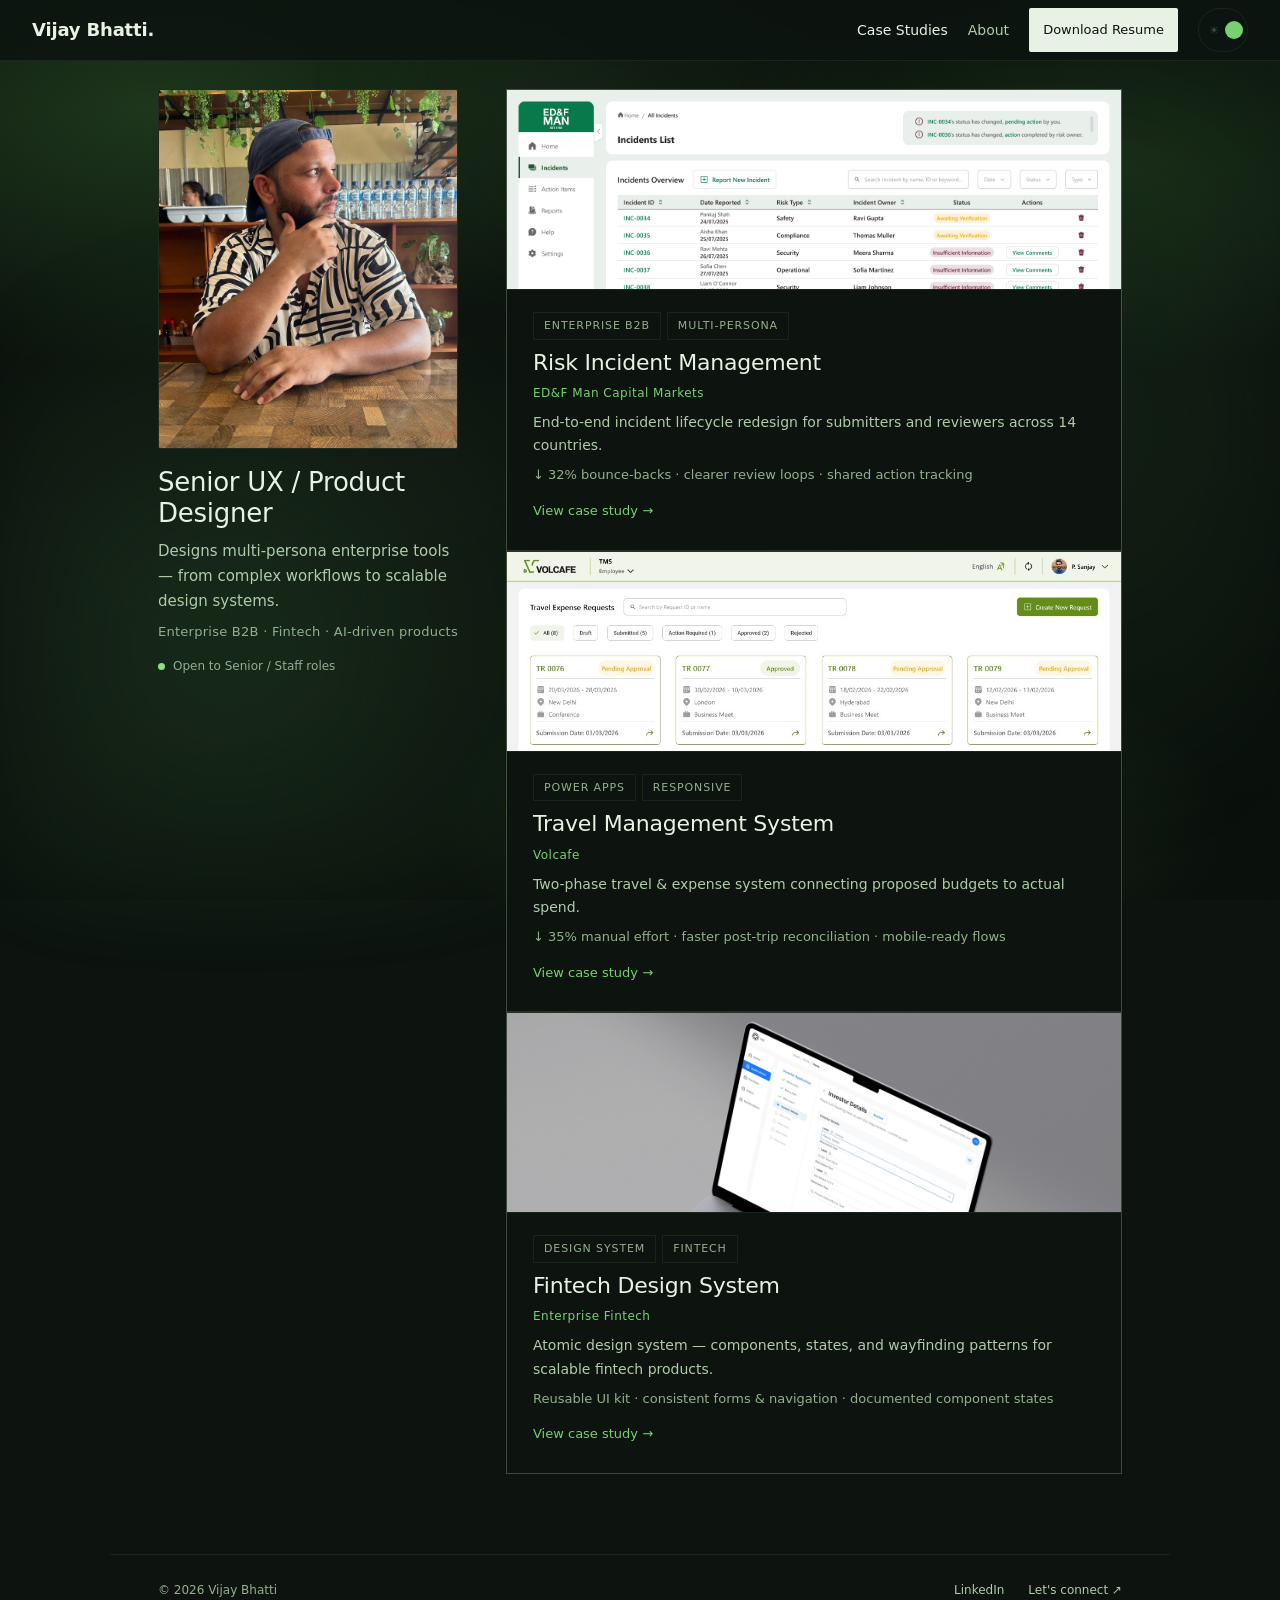
==== commit 3d45a5e5: "Fix contact mailto links, TMS live images, and certifications. Replace broken email-protection URLs " ====
--- a/index.html
+++ b/index.html
@@ -197,6 +197,7 @@
   margin:0 auto;
 }
 .fc{font-size:12px;color:var(--ink3)}
+.flinks{display:flex;gap:24px}
 .fa{font-size:12px;color:var(--ink2);text-decoration:none;transition:color .2s}
 .fa:hover{color:var(--ink)}
 
@@ -383,7 +384,10 @@
 
 <footer>
   <span class="fc">© 2026 Vijay Bhatti</span>
-  <a href="https://www.linkedin.com/in/vijay-bhatti-hfi-cua%E2%84%A2-4a036782" class="fa" target="_blank" rel="noopener">LinkedIn</a>
+  <div class="flinks">
+    <a href="https://www.linkedin.com/in/vijay-bhatti-hfi-cua%E2%84%A2-4a036782" class="fa" target="_blank" rel="noopener">LinkedIn</a>
+    <a href="mailto:vijaybhatti1992@gmail.com" class="fa">Let's connect ↗</a>
+  </div>
 </footer>
 
 <script src="site-nav.js" defer></script>
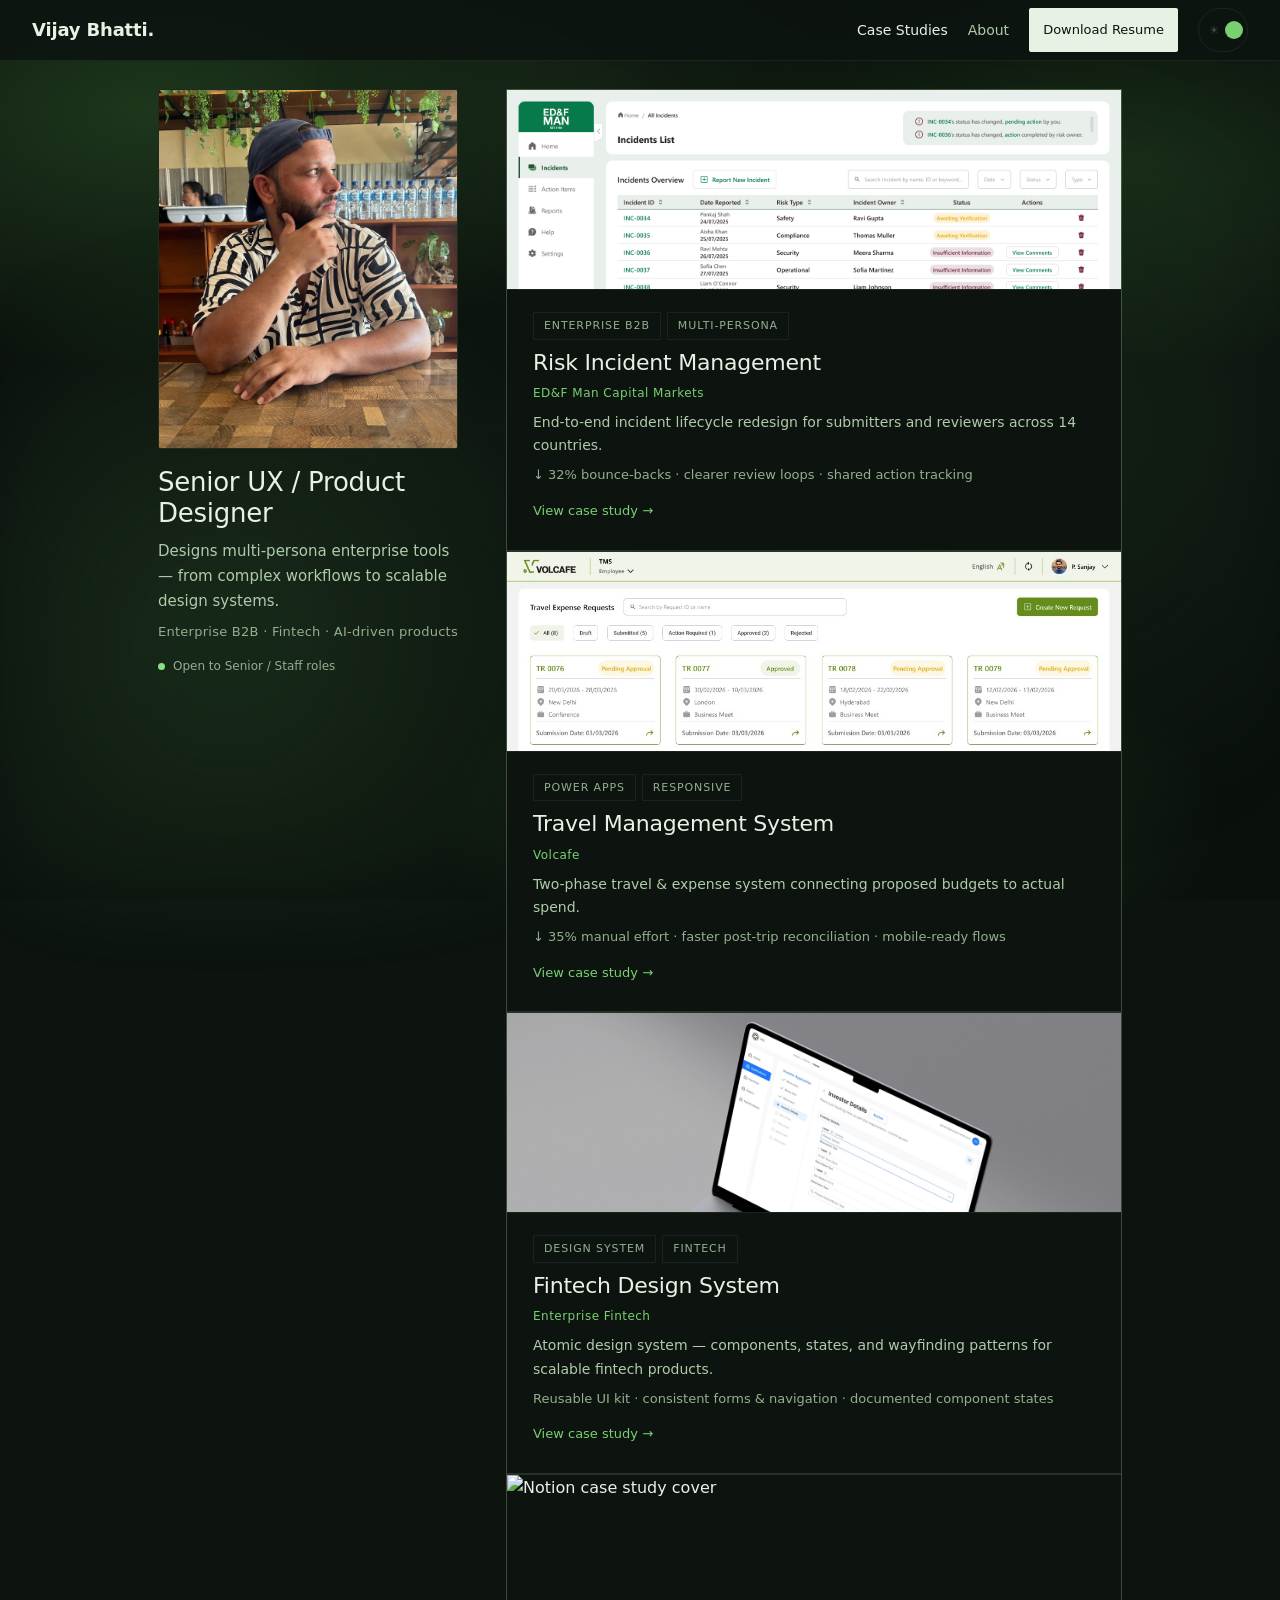
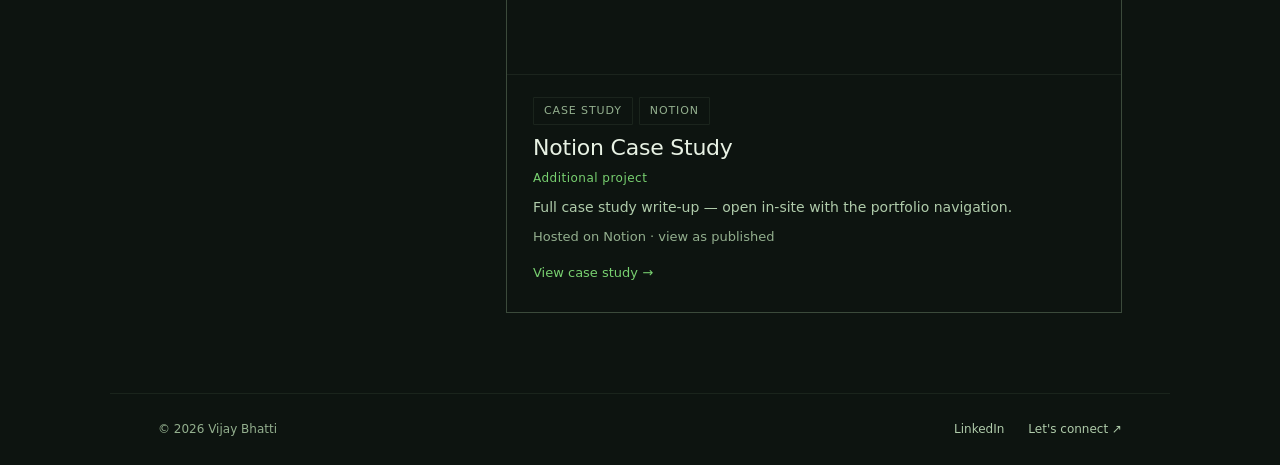
==== commit 1403b22a: "Add Notion case study card and embed page. Publish a fourth work card on the homepage with thumbnail" ====
--- a/index.html
+++ b/index.html
@@ -379,6 +379,23 @@
         <div class="wc-cta">View case study →</div>
       </div>
     </a>
+
+    <a class="wc" href="notion-case-study.html" id="project-notion">
+      <div class="wc-thumb">
+        <img src="assets/images/notion-case-thumb.svg" alt="Notion case study cover">
+      </div>
+      <div class="wc-body">
+        <div class="wc-tags">
+          <span class="wc-tag">Case Study</span>
+          <span class="wc-tag">Notion</span>
+        </div>
+        <div class="wc-title">Notion Case Study</div>
+        <div class="wc-client">Additional project</div>
+        <p class="wc-desc">Full case study write-up — open in-site with the portfolio navigation.</p>
+        <div class="wc-results">Hosted on Notion · view as published</div>
+        <div class="wc-cta">View case study →</div>
+      </div>
+    </a>
   </section>
 </main>
 
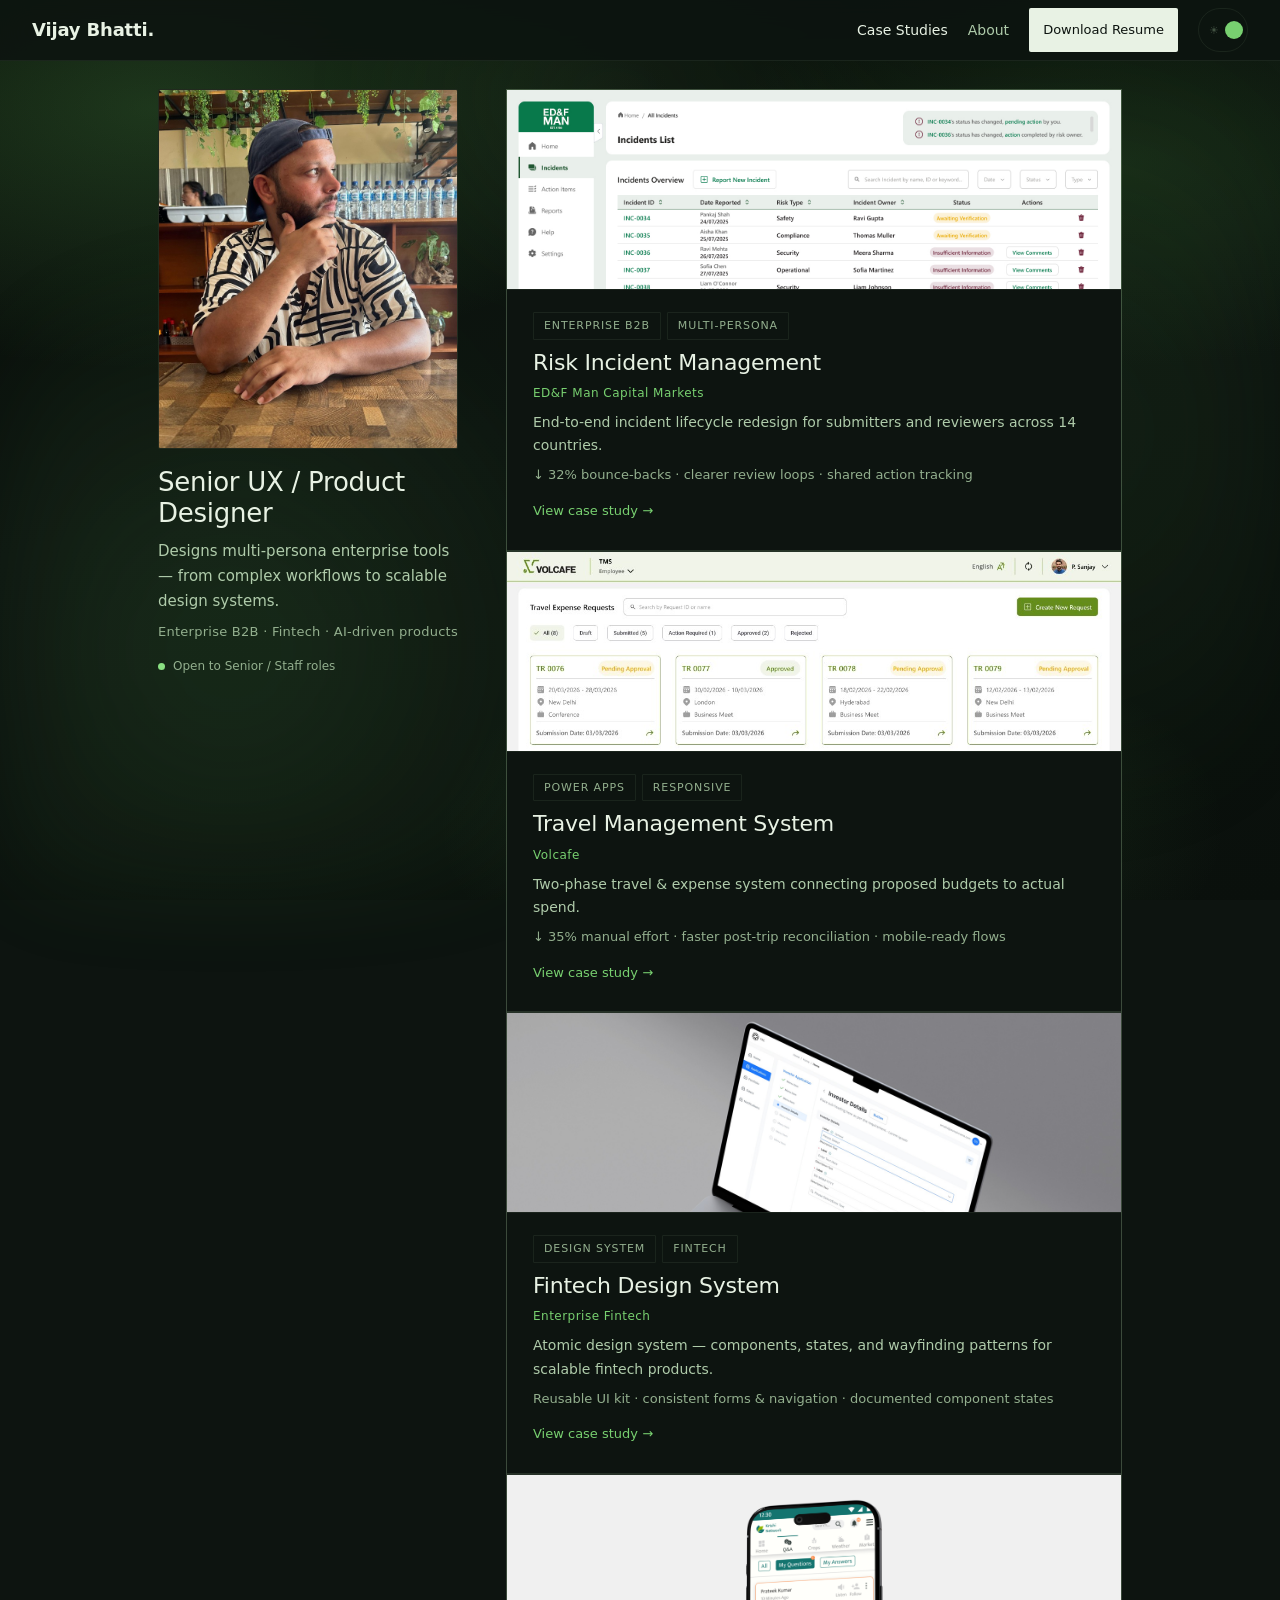
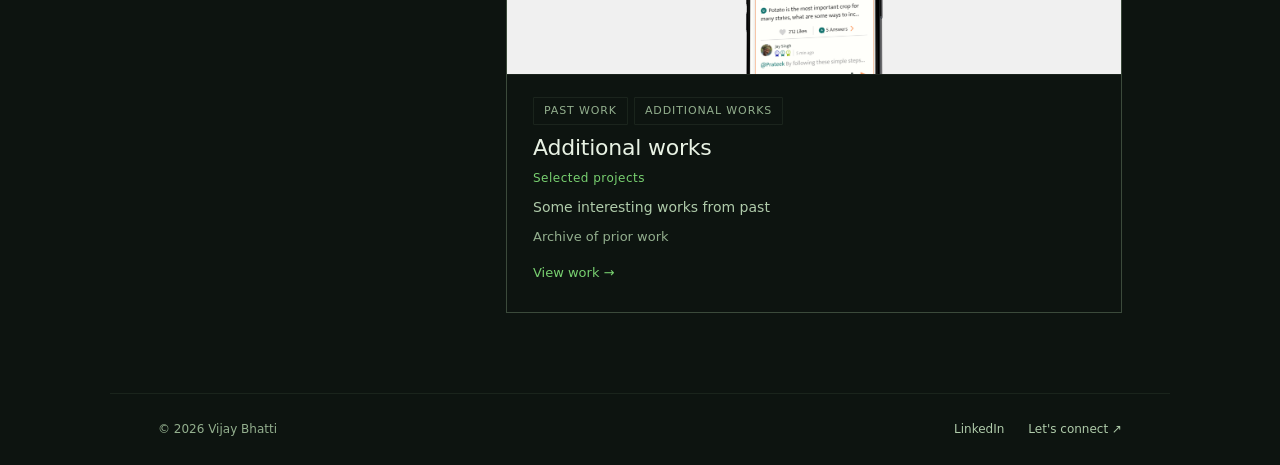
==== commit 4d4225cd: "Update Additional works card copy and cover. Set title, past-work description, View work CTA, and Kr" ====
--- a/index.html
+++ b/index.html
@@ -382,18 +382,18 @@
 
     <a class="wc" href="notion-case-study.html" id="project-notion">
       <div class="wc-thumb">
-        <img src="assets/images/notion-case-thumb.svg" alt="Notion case study cover">
+        <img src="assets/images/Krishi%20Mockup.png" alt="Additional works — Krishi Mockup cover">
       </div>
       <div class="wc-body">
         <div class="wc-tags">
-          <span class="wc-tag">Case Study</span>
-          <span class="wc-tag">Notion</span>
+          <span class="wc-tag">Past work</span>
+          <span class="wc-tag">Additional works</span>
         </div>
-        <div class="wc-title">Notion Case Study</div>
-        <div class="wc-client">Additional project</div>
-        <p class="wc-desc">Full case study write-up — open in-site with the portfolio navigation.</p>
-        <div class="wc-results">Hosted on Notion · view as published</div>
-        <div class="wc-cta">View case study →</div>
+        <div class="wc-title">Additional works</div>
+        <div class="wc-client">Selected projects</div>
+        <p class="wc-desc">Some interesting works from past</p>
+        <div class="wc-results">Archive of prior work</div>
+        <div class="wc-cta">View work →</div>
       </div>
     </a>
   </section>
